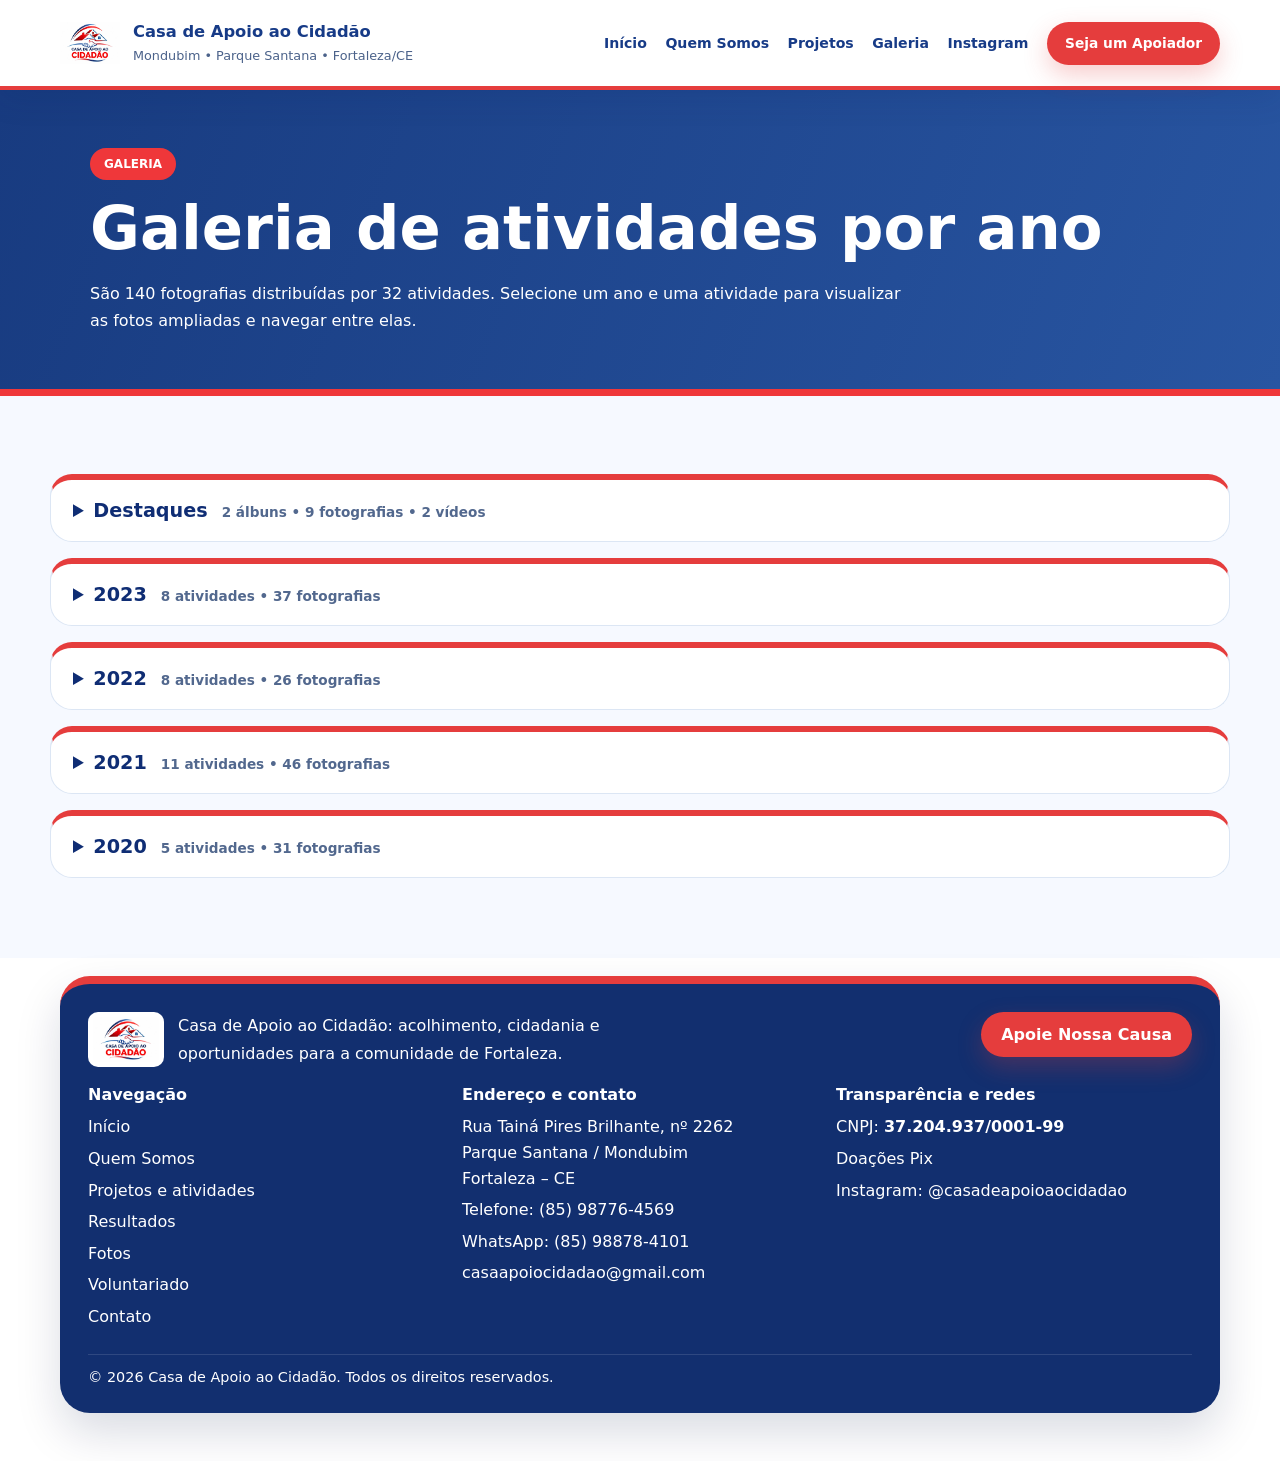
==== album.html @ 6a4bd5c9 "Fix testimonial order and mobile video access in gallery" ====
<!DOCTYPE html>

<html lang="pt-BR"><head><meta charset="utf-8"/><meta http-equiv="Content-Security-Policy" content="default-src 'none'; base-uri 'self'; object-src 'none'; frame-src https://drive.google.com; form-action 'none'; script-src 'self'; style-src 'self' 'unsafe-inline' https://fonts.googleapis.com; font-src 'self' https://fonts.gstatic.com; img-src 'self' data:; connect-src 'self'; media-src 'self'; manifest-src 'self'; upgrade-insecure-requests"><meta content="width=device-width,initial-scale=1.0" name="viewport"/><title>Galeria | Casa de Apoio ao Cidadão</title><link href="https://fonts.googleapis.com" rel="preconnect"/><link crossorigin="" href="https://fonts.gstatic.com" rel="preconnect"/><link href="https://fonts.googleapis.com/css2?family=Inter:wght@400;500;600;700;800&amp;display=swap" rel="stylesheet"/><link rel="stylesheet" href="assets/css/album.css"><link rel="stylesheet" href="assets/css/site-menu.css">
<style>
/* Prévia do acervo fotográfico organizado por ano e atividade. */
#acervo-historico{background:#f6f9ff}
#acervo-historico .hist-intro{margin:0 0 24px;max-width:78ch;color:#52688e;line-height:1.75}
#acervo-historico .hist-year{margin:16px 0;border:1px solid #dce6f7;border-radius:22px;background:#fff;overflow:hidden}
#acervo-historico .hist-year summary{cursor:pointer;padding:19px 22px;color:#0f2d74;font-weight:800;font-size:1.2rem;list-style-position:inside}
#acervo-historico .hist-year summary span{font-size:.85rem;color:#52688e;font-weight:600;margin-left:14px}
#acervo-historico .hist-cards{display:grid;grid-template-columns:repeat(auto-fit,minmax(210px,1fr));gap:14px;padding:0 18px 20px}
#acervo-historico .hist-card{display:flex;align-items:center;gap:13px;border:1px solid #e1e9f5;border-radius:16px;background:#fbfdff;padding:11px;min-height:110px}
#acervo-historico .hist-thumb{display:block;width:88px;height:88px;flex:0 0 88px;border-radius:12px;background-image:url("assets/img/acervo-atividades-2020-2023.webp");background-repeat:no-repeat;background-size:800% 400%;background-color:#e6edf9}
#acervo-historico .hist-card strong{display:block;font-size:.9rem;line-height:1.4;color:#0f2d74}
#acervo-historico .hist-card small{display:block;margin-top:7px;color:#52688e;font-size:.8rem}
#acervo-historico .hist-note{color:#52688e;font-size:.8rem;line-height:1.6;margin:22px 0 0}
@media(max-width:540px){#acervo-historico .hist-cards{grid-template-columns:1fr;padding:0 12px 15px}#acervo-historico .hist-year summary span{display:block;margin:4px 0 0}}

/* Galeria histórica com miniaturas fotográficas legíveis e links clicáveis. */
#acervo-historico{background:#f6f9ff}
#acervo-historico h2{color:#0f2d74;font-size:clamp(1.8rem,4vw,2.8rem);margin:14px 0}
#acervo-historico .hist-intro{max-width:80ch;color:#52688e;line-height:1.8;margin:0 0 24px}
#acervo-historico .hist-year{margin:16px 0;border:1px solid #dce6f7;border-radius:22px;background:#fff;overflow:hidden}
#acervo-historico .hist-year summary{cursor:pointer;padding:19px 22px;color:#0f2d74;font-weight:800;font-size:1.2rem}
#acervo-historico .hist-year summary span{color:#52688e;font-size:.85rem;font-weight:600;margin-left:14px}
#acervo-historico .hist-cards{display:grid;grid-template-columns:repeat(auto-fit,minmax(280px,1fr));gap:16px;padding:0 18px 20px}
#acervo-historico .hist-card{display:flex;align-items:center;min-width:0;gap:15px;border:1px solid #e1e9f5;border-radius:16px;background:#fbfdff;padding:10px;min-height:140px;text-decoration:none;transition:transform .2s ease,box-shadow .2s ease}
#acervo-historico .hist-card:hover{transform:translateY(-2px);box-shadow:0 12px 26px rgba(15,45,116,.12)}
#acervo-historico .hist-thumb{display:block;width:144px;height:118px;flex:0 0 144px;border-radius:12px;object-fit:cover;object-position:center;background:#e6edf9}
#acervo-historico .hist-card-copy{min-width:0;overflow-wrap:anywhere}
#acervo-historico .hist-card strong{display:block;font-size:.93rem;line-height:1.4;color:#0f2d74}
#acervo-historico .hist-card small{display:block;margin-top:8px;color:#4f668f;font-size:.82rem;line-height:1.4}
#acervo-historico .hist-actions{padding:0 18px 20px}
#acervo-historico .hist-actions a{font-size:.88rem;padding:11px 18px}
@media(max-width:760px){#acervo-historico .hist-cards{grid-template-columns:1fr;padding:0 12px 15px}#acervo-historico .hist-year summary span{display:block;margin:4px 0 0}}
@media(max-width:390px){#acervo-historico .hist-thumb{width:108px;height:100px;flex-basis:108px}}
@media(prefers-reduced-motion:reduce){#acervo-historico .hist-card{transition:none}}

#acervo-historico .hist-video-thumb{display:flex;align-items:center;justify-content:center;background:linear-gradient(135deg,#0f2d74,#2855a1);color:#fff;font-size:1.6rem}

#acervo-historico .testimonial-gallery{width:100%;margin-top:10px}
#acervo-historico .testimonial-gallery-grid{grid-template-columns:repeat(2,minmax(0,1fr))}
#acervo-historico .testimonial-gallery-card{min-width:0;overflow:hidden;border:2px solid #2855a1;border-bottom:4px solid #ef373a;border-radius:14px;background:#fff}
#acervo-historico .testimonial-gallery-video{aspect-ratio:16/9;background:#0b1734}
#acervo-historico .testimonial-gallery-video iframe{display:block;width:100%;height:100%;border:0}
#acervo-historico .testimonial-gallery-card p{margin:0;padding:12px 14px 6px;color:#0f2d74;font-weight:800}
#acervo-historico .testimonial-gallery-watch{display:flex;min-height:48px;align-items:center;justify-content:center;margin:0 12px 12px;padding:10px 12px;border-radius:10px;background:#0f2d74;color:#fff;font-weight:800;text-align:center;touch-action:manipulation}
@media(max-width:760px){#acervo-historico .testimonial-gallery-grid{grid-template-columns:1fr}}
</style><link rel="stylesheet" href="assets/css/layout-unificado.css"><link rel="stylesheet" href="assets/css/rodape-padrao.css">
<style>
/* Galeria: banner no mesmo padrão visual da página Quem Somos. */
.galeria-hero{background:linear-gradient(110deg,#183b80,#2855a1);color:#fff;border-bottom:7px solid #ef373a;padding:58px 0 54px}
.galeria-hero .container{max-width:1100px;margin:auto}
.galeria-eyebrow{display:inline-block;background:#ef373a;color:#fff;border-radius:40px;padding:9px 14px;font-size:12px;font-weight:800;line-height:1.2}
.galeria-hero h1{color:#fff;font-size:clamp(2.5rem,5vw,3.8rem);line-height:1.15;margin:14px 0 16px;font-weight:800}
.galeria-hero p{color:#fff;font-weight:500;font-size:1rem;line-height:1.7;margin:0;max-width:820px}
#acervo-historico{padding-top:62px;padding-bottom:64px}
#acervo-historico .hist-year{border-top:4px solid #ef373a}
#acervo-historico .hist-year>summary{display:list-item}
#acervo-historico .hist-cards{grid-template-columns:repeat(auto-fit,minmax(280px,1fr));align-items:start}
#acervo-historico .hist-activity{border:1px solid #d9e5f5;border-radius:15px;background:#fbfdff;overflow:hidden;min-width:0}
#acervo-historico .hist-activity>summary{display:flex;align-items:center;justify-content:space-between;gap:12px;padding:18px 15px;cursor:pointer;color:#113678;font-weight:750;line-height:1.4;min-height:74px;list-style:none}
#acervo-historico .hist-activity>summary::-webkit-details-marker{display:none}
#acervo-historico .hist-activity>summary:before{content:'▸';color:#ef373a;font-size:1.1rem;flex-shrink:0}
#acervo-historico .hist-activity[open]>summary:before{content:'▾'}
#acervo-historico .hist-activity>summary .hist-thumb{width:120px;height:100px;flex:0 0 120px;border:2px solid #2855a1;border-bottom:3px solid #ef373a;border-radius:12px;object-fit:cover;box-sizing:border-box}
#acervo-historico .hist-activity-name{flex:1;font-size:.94rem}
#acervo-historico .hist-activity-count{font-size:.78rem;color:#566c91;white-space:nowrap}
#acervo-historico .hist-activity-content{border-top:1px solid #e2eaf6;padding:12px}
#acervo-historico .hist-activity-content .hist-card{min-height:unset;padding:0;border:0;background:transparent;box-shadow:none}
#acervo-historico .hist-activity-content .hist-card:hover{transform:none;box-shadow:none}
#acervo-historico .hist-activity-content .hist-thumb{width:120px;height:100px;flex-basis:120px}
#acervo-historico .hist-open-link{display:inline-block;color:#0f377c;font-size:.86rem;font-weight:800;margin:12px 0 3px;text-decoration:underline}
#acervo-historico .hist-activity:focus-within{outline:2px solid #2c5aa7;outline-offset:2px}
@media(max-width:760px){.galeria-hero{padding:48px 0}.galeria-hero h1{font-size:clamp(2.15rem,8vw,3rem)}#acervo-historico{padding-top:36px}#acervo-historico .hist-cards{grid-template-columns:1fr}}
@media(max-width:430px){#acervo-historico .hist-activity>summary{flex-wrap:wrap}#acervo-historico .hist-activity-count{white-space:normal}}
</style>
<style>#acervo-historico .hist-activity[open]{grid-column:1/-1}#acervo-historico .hist-activity>summary .hist-thumb{width:120px;height:100px;flex:0 0 120px;border:2px solid #2855a1;border-bottom:3px solid #ef373a;box-sizing:border-box;border-radius:12px}#acervo-historico .hist-activity-content .hist-inline-gallery{margin-top:0}@media(max-width:430px){#acervo-historico .hist-activity>summary .hist-thumb{width:85px;height:75px;flex-basis:85px}}</style></head>
<body>
<header class="header site-header"><div class="container header-inner site-header-inner"><a class="brand site-brand" href="index.html"><img alt="Logo Casa de Apoio ao Cidadão" src="[data-uri]"/><div><div class="brand-title">Casa de Apoio ao Cidadão</div><div class="brand-sub">Mondubim • Parque Santana • Fortaleza/CE</div></div></a><button aria-controls="main-navigation" aria-expanded="false" aria-label="Abrir menu" class="nav-toggle site-menu-toggle" type="button">☰</button><nav class="nav site-nav" id="main-navigation" aria-label="Navegação principal"><a href="index.html">Início</a><a href="quem-somos.html">Quem Somos</a><a href="atividades.html">Projetos</a><a href="album.html" aria-current="page">Galeria</a><a href="https://www.instagram.com/casadeapoioaocidadao" target="_blank" rel="noopener noreferrer" aria-label="Instagram da Casa de Apoio ao Cidadão (abre em nova aba)">Instagram</a><a href="apoiador.html" class="btn btn-primary site-cta">Seja um Apoiador</a></nav></div></header>
<main><section class="galeria-hero" aria-labelledby="galeria-titulo"><div class="container"><span class="galeria-eyebrow">GALERIA</span><h1 id="galeria-titulo">Galeria de atividades por ano</h1><p>São 140 fotografias distribuídas por 32 atividades. Selecione um ano e uma atividade para visualizar as fotos ampliadas e navegar entre elas.</p></div></section><section class="section" id="acervo-historico"><div class="container"><details class="hist-year"><summary>Destaques<span>2 álbuns • 9 fotografias • 2 vídeos</span></summary><div class="hist-cards"><details class="hist-activity"><summary data-album-url="galeria-memoria.html"><span class="hist-thumb" aria-hidden="true" style="background-image:url(assets/img/galeria-capas.webp);background-size:800% 500%;background-position:0.0000% 0.0000%"></span><span class="hist-activity-name">Memória institucional</span><span class="hist-activity-count">9 fotos</span></summary><div class="hist-activity-content"></div></details><details class="hist-activity" id="depoimentos"><summary data-video-ids="1eaXRhDLrkaYqXC_0hhoulM5i-H6xSMMT,1JOf11IHSbD6ovZ0UluAcmde2N9tDbv4C" data-video-names="[&quot;Aparecida Lins, mãe do Raul&quot;,&quot;Jéssica, mãe da Talha&quot;]"><span class="hist-thumb hist-video-thumb" aria-hidden="true">▶</span><span class="hist-activity-name">Depoimentos e Impactos na Comunidade</span><span class="hist-activity-count">2 vídeos</span></summary><div class="hist-activity-content"><div class="hist-inline-gallery testimonial-gallery"><p class="hist-inline-title">Depoimentos e Impactos na Comunidade • 2 vídeos</p><div class="hist-photo-grid testimonial-gallery-grid"><article class="testimonial-gallery-card"><div class="testimonial-gallery-video"><iframe src="https://drive.google.com/file/d/1eaXRhDLrkaYqXC_0hhoulM5i-H6xSMMT/preview" title="Depoimento de Aparecida Lins, mãe do Raul" loading="lazy" allow="autoplay; encrypted-media; picture-in-picture; fullscreen" allowfullscreen referrerpolicy="strict-origin-when-cross-origin"></iframe></div><p>Aparecida Lins — mãe do Raul</p><a class="testimonial-gallery-watch" href="https://drive.google.com/file/d/1eaXRhDLrkaYqXC_0hhoulM5i-H6xSMMT/view?usp=sharing" target="_blank" rel="noopener noreferrer">▶&nbsp; Assistir ao vídeo</a></article><article class="testimonial-gallery-card"><div class="testimonial-gallery-video"><iframe src="https://drive.google.com/file/d/1JOf11IHSbD6ovZ0UluAcmde2N9tDbv4C/preview" title="Depoimento de Jéssica, mãe da Talha" loading="lazy" allow="autoplay; encrypted-media; picture-in-picture; fullscreen" allowfullscreen referrerpolicy="strict-origin-when-cross-origin"></iframe></div><p>Jéssica — mãe da Talha</p><a class="testimonial-gallery-watch" href="https://drive.google.com/file/d/1JOf11IHSbD6ovZ0UluAcmde2N9tDbv4C/view?usp=sharing" target="_blank" rel="noopener noreferrer">▶&nbsp; Assistir ao vídeo</a></article></div></div></div></details></div></details><details class="hist-year"><summary>2023<span>8 atividades • 37 fotografias</span></summary><div class="hist-cards"><details class="hist-activity"><summary data-album-url="galeria-2023.html?atividade=Capacita%C3%A7%C3%B5es%20em%202023"><span class="hist-thumb" aria-hidden="true" style="background-image:url(assets/img/galeria-capas.webp);background-size:800% 500%;background-position:14.2857% 0.0000%"></span><span class="hist-activity-name">Capacitações em 2023</span><span class="hist-activity-count">4 fotos</span></summary><div class="hist-activity-content"></div></details><details class="hist-activity"><summary data-album-url="galeria-2023.html?atividade=Capoeira"><span class="hist-thumb" aria-hidden="true" style="background-image:url(assets/img/galeria-capas.webp);background-size:800% 500%;background-position:28.5714% 0.0000%"></span><span class="hist-activity-name">Capoeira</span><span class="hist-activity-count">10 fotos</span></summary><div class="hist-activity-content"></div></details><details class="hist-activity"><summary data-album-url="galeria-2023.html?atividade=Desfile%20Civico%20em%20Parceria%20com%20a%20Prefeitura%20de%20Capistrano%20em%202023"><span class="hist-thumb" aria-hidden="true" style="background-image:url(assets/img/galeria-capas.webp);background-size:800% 500%;background-position:42.8571% 0.0000%"></span><span class="hist-activity-name">Desfile Civico em Parceria com a Prefeitura de Capistrano em 2023</span><span class="hist-activity-count">7 fotos</span></summary><div class="hist-activity-content"></div></details><details class="hist-activity"><summary data-album-url="galeria-2023.html?atividade=Evento%20dia%20das%20M%C3%A3es"><span class="hist-thumb" aria-hidden="true" style="background-image:url(assets/img/galeria-capas.webp);background-size:800% 500%;background-position:57.1429% 0.0000%"></span><span class="hist-activity-name">Evento dia das Mães</span><span class="hist-activity-count">2 fotos</span></summary><div class="hist-activity-content"></div></details><details class="hist-activity"><summary data-album-url="galeria-2023.html?atividade=Festa%20Junina"><span class="hist-thumb" aria-hidden="true" style="background-image:url(assets/img/galeria-capas.webp);background-size:800% 500%;background-position:71.4286% 0.0000%"></span><span class="hist-activity-name">Festa Junina</span><span class="hist-activity-count">4 fotos</span></summary><div class="hist-activity-content"></div></details><details class="hist-activity"><summary data-album-url="galeria-2023.html?atividade=Palestra%20dia%20da%20Mulher"><span class="hist-thumb" aria-hidden="true" style="background-image:url(assets/img/galeria-capas.webp);background-size:800% 500%;background-position:85.7143% 0.0000%"></span><span class="hist-activity-name">Palestra dia da Mulher</span><span class="hist-activity-count">4 fotos</span></summary><div class="hist-activity-content"></div></details><details class="hist-activity"><summary data-album-url="galeria-2023.html?atividade=Projeto%20em%20Parceria%20com%20a%20Gerando%20Falc%C3%B5es%20%28%20Eu%20Lidero%20%29"><span class="hist-thumb" aria-hidden="true" style="background-image:url(assets/img/galeria-capas.webp);background-size:800% 500%;background-position:100.0000% 0.0000%"></span><span class="hist-activity-name">Projeto em Parceria com a Gerando Falcões ( Eu Lidero )</span><span class="hist-activity-count">4 fotos</span></summary><div class="hist-activity-content"></div></details><details class="hist-activity"><summary data-album-url="galeria-2023.html?atividade=Sa%C3%BAde%2C%20Bombeiro%20e%20Sociedade"><span class="hist-thumb" aria-hidden="true" style="background-image:url(assets/img/galeria-capas.webp);background-size:800% 500%;background-position:0.0000% 25.0000%"></span><span class="hist-activity-name">Saúde, Bombeiro e Sociedade</span><span class="hist-activity-count">2 fotos</span></summary><div class="hist-activity-content"></div></details></div></details><details class="hist-year"><summary>2022<span>8 atividades • 26 fotografias</span></summary><div class="hist-cards"><details class="hist-activity"><summary data-album-url="galeria-2022.html?atividade=Artesanato%20em%202022"><span class="hist-thumb" aria-hidden="true" style="background-image:url(assets/img/galeria-capas.webp);background-size:800% 500%;background-position:14.2857% 25.0000%"></span><span class="hist-activity-name">Artesanato em 2022</span><span class="hist-activity-count">3 fotos</span></summary><div class="hist-activity-content"></div></details><details class="hist-activity"><summary data-album-url="galeria-2022.html?atividade=Capacita%C3%A7%C3%A3o%20em%202022"><span class="hist-thumb" aria-hidden="true" style="background-image:url(assets/img/galeria-capas.webp);background-size:800% 500%;background-position:28.5714% 25.0000%"></span><span class="hist-activity-name">Capacitação em 2022</span><span class="hist-activity-count">6 fotos</span></summary><div class="hist-activity-content"></div></details><details class="hist-activity"><summary data-album-url="galeria-2022.html?atividade=Capoeira%202022"><span class="hist-thumb" aria-hidden="true" style="background-image:url(assets/img/galeria-capas.webp);background-size:800% 500%;background-position:42.8571% 25.0000%"></span><span class="hist-activity-name">Capoeira 2022</span><span class="hist-activity-count">2 fotos</span></summary><div class="hist-activity-content"></div></details><details class="hist-activity"><summary data-album-url="galeria-2022.html?atividade=Doa%C3%A7%C3%B5es%20do%20Mais%20Nutri%C3%A7%C3%A3o%20em%202022"><span class="hist-thumb" aria-hidden="true" style="background-image:url(assets/img/galeria-capas.webp);background-size:800% 500%;background-position:57.1429% 25.0000%"></span><span class="hist-activity-name">Doações do Mais Nutrição em 2022</span><span class="hist-activity-count">1 foto</span></summary><div class="hist-activity-content"></div></details><details class="hist-activity"><summary data-album-url="galeria-2022.html?atividade=Evento%20dia%20das%20M%C3%A3es%20em%202022"><span class="hist-thumb" aria-hidden="true" style="background-image:url(assets/img/galeria-capas.webp);background-size:800% 500%;background-position:71.4286% 25.0000%"></span><span class="hist-activity-name">Evento dia das Mães em 2022</span><span class="hist-activity-count">1 foto</span></summary><div class="hist-activity-content"></div></details><details class="hist-activity"><summary data-album-url="galeria-2022.html?atividade=Karat%C3%AA%202022"><span class="hist-thumb" aria-hidden="true" style="background-image:url(assets/img/galeria-capas.webp);background-size:800% 500%;background-position:85.7143% 25.0000%"></span><span class="hist-activity-name">Karatê 2022</span><span class="hist-activity-count">2 fotos</span></summary><div class="hist-activity-content"></div></details><details class="hist-activity"><summary data-album-url="galeria-2022.html?atividade=Passeio%20a%20Praia%20com%20Educador%20Fisico"><span class="hist-thumb" aria-hidden="true" style="background-image:url(assets/img/galeria-capas.webp);background-size:800% 500%;background-position:100.0000% 25.0000%"></span><span class="hist-activity-name">Passeio a Praia com Educador Fisico</span><span class="hist-activity-count">3 fotos</span></summary><div class="hist-activity-content"></div></details><details class="hist-activity"><summary data-album-url="galeria-2022.html?atividade=Passeio%20do%20Esporte%20e%20Supera%C3%A7%C3%A3o%20ao%20Parque%20don%20Aluisio"><span class="hist-thumb" aria-hidden="true" style="background-image:url(assets/img/galeria-capas.webp);background-size:800% 500%;background-position:0.0000% 50.0000%"></span><span class="hist-activity-name">Passeio do Esporte e Superação ao Parque don Aluisio</span><span class="hist-activity-count">8 fotos</span></summary><div class="hist-activity-content"></div></details></div></details><details class="hist-year"><summary>2021<span>11 atividades • 46 fotografias</span></summary><div class="hist-cards"><details class="hist-activity"><summary data-album-url="galeria-2021.html?atividade=Caminh%C3%A3o%20do%20Cidad%C3%A3o%20em%202021"><span class="hist-thumb" aria-hidden="true" style="background-image:url(assets/img/galeria-capas.webp);background-size:800% 500%;background-position:14.2857% 50.0000%"></span><span class="hist-activity-name">Caminhão do Cidadão em 2021</span><span class="hist-activity-count">1 foto</span></summary><div class="hist-activity-content"></div></details><details class="hist-activity"><summary data-album-url="galeria-2021.html?atividade=Doa%C3%A7%C3%A3o%20de%20Cart%C3%A3o%20para%20compra%20de%20Alimentos%202021%20pandemia"><span class="hist-thumb" aria-hidden="true" style="background-image:url(assets/img/galeria-capas.webp);background-size:800% 500%;background-position:28.5714% 50.0000%"></span><span class="hist-activity-name">Doação de Cartão para compra de Alimentos 2021 pandemia</span><span class="hist-activity-count">4 fotos</span></summary><div class="hist-activity-content"></div></details><details class="hist-activity"><summary data-album-url="galeria-2021.html?atividade=Doa%C3%A7%C3%A3o%20de%20Mudas%20em%202021"><span class="hist-thumb" aria-hidden="true" style="background-image:url(assets/img/galeria-capas.webp);background-size:800% 500%;background-position:42.8571% 50.0000%"></span><span class="hist-activity-name">Doação de Mudas em 2021</span><span class="hist-activity-count">5 fotos</span></summary><div class="hist-activity-content"></div></details><details class="hist-activity"><summary data-album-url="galeria-2021.html?atividade=Doa%C3%A7%C3%B5es%20adversas%20em%202021"><span class="hist-thumb" aria-hidden="true" style="background-image:url(assets/img/galeria-capas.webp);background-size:800% 500%;background-position:57.1429% 50.0000%"></span><span class="hist-activity-name">Doações adversas em 2021</span><span class="hist-activity-count">3 fotos</span></summary><div class="hist-activity-content"></div></details><details class="hist-activity"><summary data-album-url="galeria-2021.html?atividade=Doa%C3%A7%C3%B5es%20de%20Alimentos%20em%202021"><span class="hist-thumb" aria-hidden="true" style="background-image:url(assets/img/galeria-capas.webp);background-size:800% 500%;background-position:71.4286% 50.0000%"></span><span class="hist-activity-name">Doações de Alimentos em 2021</span><span class="hist-activity-count">5 fotos</span></summary><div class="hist-activity-content"></div></details><details class="hist-activity"><summary data-album-url="galeria-2021.html?atividade=Entrega%20do%20Mais%20Nutri%C3%A7%C3%A3o%20em%202021"><span class="hist-thumb" aria-hidden="true" style="background-image:url(assets/img/galeria-capas.webp);background-size:800% 500%;background-position:85.7143% 50.0000%"></span><span class="hist-activity-name">Entrega do Mais Nutrição em 2021</span><span class="hist-activity-count">1 foto</span></summary><div class="hist-activity-content"></div></details><details class="hist-activity"><summary data-album-url="galeria-2021.html?atividade=Exame%20Oftamologico%20em%202021"><span class="hist-thumb" aria-hidden="true" style="background-image:url(assets/img/galeria-capas.webp);background-size:800% 500%;background-position:100.0000% 50.0000%"></span><span class="hist-activity-name">Exame Oftamologico em 2021</span><span class="hist-activity-count">5 fotos</span></summary><div class="hist-activity-content"></div></details><details class="hist-activity"><summary data-album-url="galeria-2021.html?atividade=Festa%20do%20dia%20das%20Crian%C3%A7as%202021%20Rio%20Negro%20que%20ajudamos"><span class="hist-thumb" aria-hidden="true" style="background-image:url(assets/img/galeria-capas.webp);background-size:800% 500%;background-position:0.0000% 75.0000%"></span><span class="hist-activity-name">Festa do dia das Crianças 2021 Rio Negro que ajudamos</span><span class="hist-activity-count">3 fotos</span></summary><div class="hist-activity-content"></div></details><details class="hist-activity"><summary data-album-url="galeria-2021.html?atividade=Festa%20do%20dia%20das%20Crian%C3%A7as%20em%202021"><span class="hist-thumb" aria-hidden="true" style="background-image:url(assets/img/galeria-capas.webp);background-size:800% 500%;background-position:14.2857% 75.0000%"></span><span class="hist-activity-name">Festa do dia das Crianças em 2021</span><span class="hist-activity-count">8 fotos</span></summary><div class="hist-activity-content"></div></details><details class="hist-activity"><summary data-album-url="galeria-2021.html?atividade=Jiu-Jistsu%20em%202021%20Esporte%20e%20Supera%C3%A7%C3%A3o"><span class="hist-thumb" aria-hidden="true" style="background-image:url(assets/img/galeria-capas.webp);background-size:800% 500%;background-position:28.5714% 75.0000%"></span><span class="hist-activity-name">Jiu-Jistsu em 2021 Esporte e Superação</span><span class="hist-activity-count">7 fotos</span></summary><div class="hist-activity-content"></div></details><details class="hist-activity"><summary data-album-url="galeria-2021.html?atividade=Karat%C3%AA%20em%202021"><span class="hist-thumb" aria-hidden="true" style="background-image:url(assets/img/galeria-capas.webp);background-size:800% 500%;background-position:42.8571% 75.0000%"></span><span class="hist-activity-name">Karatê em 2021</span><span class="hist-activity-count">4 fotos</span></summary><div class="hist-activity-content"></div></details></div></details><details class="hist-year"><summary>2020<span>5 atividades • 31 fotografias</span></summary><div class="hist-cards"><details class="hist-activity"><summary data-album-url="galeria-2020.html?atividade=Caminh%C3%A3o%20do%20Cidad%C3%A3o%20em%202020"><span class="hist-thumb" aria-hidden="true" style="background-image:url(assets/img/galeria-capas.webp);background-size:800% 500%;background-position:57.1429% 75.0000%"></span><span class="hist-activity-name">Caminhão do Cidadão em 2020</span><span class="hist-activity-count">1 foto</span></summary><div class="hist-activity-content"></div></details><details class="hist-activity"><summary data-album-url="galeria-2020.html?atividade=Doa%C3%A7%C3%A3o%20de%20Chip%20Alo%20Social"><span class="hist-thumb" aria-hidden="true" style="background-image:url(assets/img/galeria-capas.webp);background-size:800% 500%;background-position:71.4286% 75.0000%"></span><span class="hist-activity-name">Doação de Chip Alo Social</span><span class="hist-activity-count">4 fotos</span></summary><div class="hist-activity-content"></div></details><details class="hist-activity"><summary data-album-url="galeria-2020.html?atividade=Doa%C3%A7%C3%B5es%20na%20Pandemia"><span class="hist-thumb" aria-hidden="true" style="background-image:url(assets/img/galeria-capas.webp);background-size:800% 500%;background-position:85.7143% 75.0000%"></span><span class="hist-activity-name">Doações na Pandemia</span><span class="hist-activity-count">14 fotos</span></summary><div class="hist-activity-content"></div></details><details class="hist-activity"><summary data-album-url="galeria-2020.html?atividade=Entrega%20de%20Marmita%20na%20Pandemia"><span class="hist-thumb" aria-hidden="true" style="background-image:url(assets/img/galeria-capas.webp);background-size:800% 500%;background-position:100.0000% 75.0000%"></span><span class="hist-activity-name">Entrega de Marmita na Pandemia</span><span class="hist-activity-count">3 fotos</span></summary><div class="hist-activity-content"></div></details><details class="hist-activity"><summary data-album-url="galeria-2020.html?atividade=Karat%C3%AA"><span class="hist-thumb" aria-hidden="true" style="background-image:url(assets/img/galeria-capas.webp);background-size:800% 500%;background-position:0.0000% 100.0000%"></span><span class="hist-activity-name">Karatê</span><span class="hist-activity-count">9 fotos</span></summary><div class="hist-activity-content"></div></details></div></details></div></section></main><footer class="footer"><div class="container footer-card reveal"><div class="footer-top"><div class="footer-brand"><img alt="Logo Casa de Apoio" src="[data-uri]"/><p>Casa de Apoio ao Cidadão: acolhimento, cidadania e oportunidades para a comunidade de Fortaleza.</p></div><a class="btn btn-primary" href="apoiador.html">Apoie Nossa Causa</a></div><div class="footer-links"><div><h4>Navegação</h4><a href="index.html">Início</a><a href="quem-somos.html">Quem Somos</a><a href="atividades.html">Projetos e atividades</a><a href="resultados.html">Resultados</a><a href="album.html">Fotos</a><a href="voluntariado.html">Voluntariado</a><a href="contato.html">Contato</a></div><div><h4>Endereço e contato</h4><p>Rua Tainá Pires Brilhante, nº 2262<br>Parque Santana / Mondubim<br>Fortaleza – CE</p><a href="tel:+5585987764569">Telefone: (85) 98776-4569</a><a href="https://wa.me/5585988784101" target="_blank" rel="noopener noreferrer">WhatsApp: (85) 98878-4101</a><a href="mailto:casaapoiocidadao@gmail.com">casaapoiocidadao@gmail.com</a></div><div><h4>Transparência e redes</h4><p>CNPJ: <strong>37.204.937/0001-99</strong></p><a href="apoiador.html">Doações Pix</a><a href="https://www.instagram.com/casadeapoioaocidadao" target="_blank" rel="noopener noreferrer">Instagram: @casadeapoioaocidadao</a></div></div><div class="foot-note">© 2026 Casa de Apoio ao Cidadão. Todos os direitos reservados.</div></div></footer>
<div class="lightbox" id="lightbox"><button class="lightbox-close" id="lightboxClose">Fechar ✕</button><div class="lightbox-inner"><img alt="Imagem ampliada" id="lightboxImage" src=""/><div class="lightbox-caption" id="lightboxCaption"></div></div></div>




<script defer src="assets/js/galeria-catalogo.js?v=20261107-2"></script>
<script defer src="assets/js/site-menu.js"></script></body></html>
---- assets/css/album.css ----
:root{--blue:#0f2d74;--blue2:#193f9c;--red:#e6483c;--red2:#ff6657;--muted:#58709b;--shadow:0 24px 60px rgba(6,22,64,.24)}
*{box-sizing:border-box}html{scroll-behavior:smooth}body{margin:0;font-family:Inter,system-ui,sans-serif;background:linear-gradient(180deg,#0f2d74 0%,#143684 26%,#eff4ff 26%,#f6f9ff 100%);color:#19305a}a{text-decoration:none;color:inherit}img{max-width:100%;display:block}.container{width:min(1180px,calc(100% - 32px));margin:0 auto}.header{position:sticky;top:0;z-index:30;background:rgba(9,24,62,.78);backdrop-filter:blur(14px);border-bottom:1px solid rgba(255,255,255,.08)}.header-inner{display:flex;justify-content:space-between;align-items:center;gap:20px;padding:12px 0}.brand{display:flex;align-items:center;gap:14px}.brand img{width:70px;height:50px;object-fit:contain;background:#fff;border-radius:10px;padding:4px}.brand-title{font-size:1.02rem;font-weight:800;color:#fff}.brand-sub{font-size:.82rem;color:rgba(255,255,255,.75)}.nav{display:flex;gap:18px;align-items:center;flex-wrap:wrap}.nav a{font-weight:700;color:#fff;opacity:.95}.btn{display:inline-flex;align-items:center;justify-content:center;padding:14px 22px;border-radius:999px;font-weight:800;transition:.25s ease;cursor:pointer}.btn-primary{background:linear-gradient(90deg,var(--red),var(--red2));color:#fff;box-shadow:0 18px 38px rgba(230,72,60,.28)}.btn-secondary{background:#fff;color:var(--blue)}.btn:hover{transform:translateY(-2px)}.section{padding:72px 0}.eyebrow{display:inline-block;padding:10px 14px;border-radius:999px;background:rgba(255,255,255,.14);color:#fff;font-weight:800;font-size:.78rem;letter-spacing:.04em}.light-eyebrow{display:inline-block;padding:10px 14px;border-radius:999px;background:#e6efff;color:var(--blue);font-weight:800;font-size:.78rem;letter-spacing:.04em}.section-head{display:flex;justify-content:space-between;gap:24px;align-items:end;margin-bottom:26px}.section-head h2{margin:12px 0 0;font-size:clamp(1.9rem,4vw,3rem);color:var(--blue)}.section-head p{margin:0;max-width:56ch;line-height:1.8;color:var(--muted)}.reveal{opacity:0;transform:translateY(24px);transition:opacity .75s ease, transform .75s ease}.reveal.show{opacity:1;transform:none}
.hero{padding:36px 0 80px;color:#fff}.hero-grid{display:grid;grid-template-columns:1.02fr .98fr;gap:30px;align-items:center}.hero-copy h1{margin:16px 0 16px;font-size:clamp(2.5rem,5vw,4.8rem);line-height:.94}.hero-copy p{font-size:1.07rem;line-height:1.85;color:rgba(255,255,255,.84);max-width:58ch}.hero-actions{display:flex;flex-wrap:wrap;gap:14px;margin-top:26px}.hero-metrics{display:grid;grid-template-columns:repeat(3,1fr);gap:12px;margin-top:24px}.metric{background:rgba(255,255,255,.12);border:1px solid rgba(255,255,255,.15);backdrop-filter:blur(10px);border-radius:20px;padding:16px}.metric strong{display:block;font-size:1.35rem}.metric span{display:block;font-size:.86rem;color:rgba(255,255,255,.82);line-height:1.5}.hero-visual{background:rgba(255,255,255,.12);border:1px solid rgba(255,255,255,.16);border-radius:34px;padding:14px;box-shadow:var(--shadow)}.hero-visual img{width:100%;height:560px;object-fit:cover;border-radius:22px}.panel{background:#fff;border-radius:30px;border:1px solid rgba(12,46,116,.08);box-shadow:0 22px 48px rgba(16,38,93,.08)}.about{margin-top:-24px}.about-grid{display:grid;grid-template-columns:.94fr 1.06fr;gap:24px;align-items:center}.about-media{padding:14px}.about-media img{width:100%;height:450px;object-fit:cover;border-radius:20px}.about-copy{padding:34px}.about-copy h2{color:var(--blue);margin:12px 0 0}.about-copy p{color:var(--muted);line-height:1.85}.chips{display:flex;flex-wrap:wrap;gap:10px;margin-top:22px}.chip{padding:10px 14px;border-radius:999px;background:#f2f6ff;color:var(--blue);font-weight:700}.cards3{display:grid;grid-template-columns:repeat(3,1fr);gap:18px}.area-card,.project-card{background:#fff;border-radius:24px;border:1px solid rgba(16,38,93,.08);box-shadow:0 16px 36px rgba(16,38,93,.07)}.area-card{padding:24px}.area-icon{width:54px;height:54px;border-radius:16px;display:grid;place-items:center;background:linear-gradient(135deg,#e6efff,#ffe5e2);font-size:1.3rem;margin-bottom:16px}.area-card h3{margin:0 0 10px;color:var(--blue)}.area-card p{margin:0;color:var(--muted);line-height:1.75}.impact-band{background:linear-gradient(135deg,#10265d,#1c46a6);color:#fff;border-radius:32px;padding:32px;box-shadow:var(--shadow)}.impact-grid{display:grid;grid-template-columns:1fr 1fr;gap:22px;align-items:center}.impact-grid p{color:rgba(255,255,255,.84);line-height:1.8}.impact-stats{display:grid;grid-template-columns:repeat(2,1fr);gap:14px}.impact-stat{background:rgba(255,255,255,.1);border:1px solid rgba(255,255,255,.16);border-radius:20px;padding:18px}.impact-stat strong{display:block;font-size:1.95rem}.impact-stat span{display:block;color:rgba(255,255,255,.82);line-height:1.6}.project-card{overflow:hidden}.project-card img{width:100%;height:230px;object-fit:cover}.project-body{padding:20px}.project-pill{display:inline-block;margin-bottom:10px;padding:8px 12px;border-radius:999px;background:#edf3ff;color:var(--blue);font-weight:800;font-size:.78rem}.project-body h3{margin:0 0 8px;color:var(--blue)}.project-body p{margin:0;color:var(--muted);line-height:1.75}.teaser-wrap{display:grid;grid-template-columns:1fr .92fr;gap:20px;align-items:center}.mosaic{display:grid;grid-template-columns:repeat(3,1fr);gap:12px}.mosaic figure{margin:0;border-radius:18px;overflow:hidden;position:relative;min-height:150px}.mosaic img{width:100%;height:100%;object-fit:cover}.mosaic figcaption{position:absolute;left:10px;bottom:10px;background:rgba(15,45,116,.76);color:#fff;padding:8px 10px;border-radius:999px;font-size:.78rem;font-weight:700}.teaser-copy{padding:28px}.teaser-copy h2{color:var(--blue);margin:14px 0 12px;font-size:clamp(1.8rem,4vw,2.8rem)}.teaser-copy p{color:var(--muted);line-height:1.85}.cta{display:flex;justify-content:space-between;gap:20px;align-items:center;padding:28px 30px}.cta h2{margin:0 0 8px;color:var(--blue)}.cta p{margin:0;color:var(--muted);line-height:1.8}.footer{padding:18px 0 48px}.footer-card{background:#0d2255;border-radius:30px;color:#fff;padding:28px;box-shadow:var(--shadow)}.footer-top{display:flex;justify-content:space-between;gap:20px;align-items:flex-start}.footer-brand{display:flex;gap:14px;align-items:center}.footer-brand img{width:76px;background:#fff;border-radius:10px;padding:5px}.footer-brand p{margin:0;color:rgba(255,255,255,.76);line-height:1.7;max-width:42ch}.footer-links{display:grid;grid-template-columns:repeat(3,1fr);gap:18px;margin-top:18px}.footer-links h4{margin:0 0 10px}.footer-links a,.footer-links p{display:block;color:rgba(255,255,255,.78);margin:6px 0;line-height:1.6}.foot-note{border-top:1px solid rgba(255,255,255,.12);margin-top:18px;padding-top:14px;color:rgba(255,255,255,.62);font-size:.9rem}.filters{display:flex;flex-wrap:wrap;gap:10px;margin-bottom:20px}.filter-btn{padding:10px 14px;border-radius:999px;border:1px solid rgba(16,38,93,.1);background:#fff;color:#31445e;font-weight:800;cursor:pointer}.filter-btn.active,.filter-btn:hover{background:var(--blue);color:#fff;border-color:var(--blue)}.gallery-grid{columns:3 280px;column-gap:18px}.gallery-item{break-inside:avoid;margin:0 0 18px;background:#fff;border:1px solid rgba(16,38,93,.08);border-radius:24px;overflow:hidden;box-shadow:0 16px 36px rgba(16,38,93,.06);cursor:pointer}.gallery-item img{width:100%;display:block}.gallery-caption{padding:14px 16px 16px}.gallery-caption strong{display:block;color:var(--blue);margin-bottom:6px}.gallery-caption span{color:var(--muted);font-size:.92rem}.lightbox{position:fixed;inset:0;background:rgba(7,14,31,.82);display:none;align-items:center;justify-content:center;padding:22px;z-index:100}.lightbox.open{display:flex}.lightbox-inner{max-width:min(1080px,100%);max-height:100%;display:grid;gap:14px}.lightbox img{max-width:100%;max-height:78vh;border-radius:20px}.lightbox-caption{color:#fff;text-align:center;line-height:1.6}.lightbox-close{position:absolute;top:18px;right:18px;background:rgba(255,255,255,.12);border:1px solid rgba(255,255,255,.18);color:#fff;border-radius:999px;padding:12px 16px;cursor:pointer}.count{font-variant-numeric:tabular-nums}@media (max-width:1024px){.hero-grid,.about-grid,.impact-grid,.teaser-wrap{grid-template-columns:1fr}.cards3,.impact-stats{grid-template-columns:repeat(2,1fr)}.hero-visual img{height:420px}.about-media img{height:360px}.footer-links{grid-template-columns:1fr 1fr}}@media (max-width:760px){body{background:linear-gradient(180deg,#0f2d74 0%,#143684 18%,#eff4ff 18%,#f6f9ff 100%)}.nav{gap:12px}.hero-metrics,.cards3,.impact-stats,.footer-links,.mosaic{grid-template-columns:1fr}.section{padding:56px 0}.section-head{display:block}.cta,.footer-top{flex-direction:column;align-items:flex-start}.gallery-grid{columns:1}.brand img{width:58px;height:42px}.hero-copy h1{font-size:2.4rem}.hero-visual img{height:300px}}

        .nav-toggle{display:none;background:rgba(255,255,255,.13);color:#fff;border:1px solid rgba(255,255,255,.22);padding:8px 13px;border-radius:12px;font-size:23px;cursor:pointer}
        .nav a{font-size:.89rem}
        .nav a.btn{font-size:.85rem;padding:11px 15px}
        .section .cards3 .area-card{transition:transform .2s ease,box-shadow .2s ease}
        .section .cards3 .area-card:hover{transform:translateY(-4px);box-shadow:0 24px 48px rgba(16,38,93,.13)}
        a:focus-visible,button:focus-visible{outline:3px solid #ee655f;outline-offset:4px}
        .card-link{display:inline-block;margin-top:18px;color:#1544a0;font-weight:800}
        .page-hero{background:linear-gradient(135deg,#0f2d74,#174199);color:#fff;padding:64px 0 58px}
        .page-hero h1{font-size:clamp(2.25rem,5vw,4rem);line-height:1.1;margin:14px 0 16px;max-width:16ch}
        .page-hero p{max-width:70ch;color:#dbe7ff;line-height:1.8;margin:0}
        .subnav{display:flex;gap:10px;flex-wrap:wrap;margin:25px 0 0}
        .subnav a{padding:10px 15px;border-radius:100px;background:rgba(255,255,255,.12);border:1px solid rgba(255,255,255,.2);color:#fff;font-weight:700;font-size:.9rem}
        .data-section{padding:52px 0;border-bottom:1px solid rgba(12,46,116,.1);scroll-margin-top:90px}
        .data-section h2{font-size:clamp(1.7rem,4vw,2.6rem);color:#0f2d74;margin:0 0 12px}
        .data-section>p,.data-section .section-intro{color:#58709b;line-height:1.8;margin:0 0 22px}
        .data-cards{display:grid;grid-template-columns:repeat(3,minmax(0,1fr));gap:16px}
        .data-card{background:#fff;border:1px solid rgba(16,38,93,.1);border-radius:22px;padding:20px;box-shadow:0 14px 32px rgba(16,38,93,.055)}
        .data-card h3{font-size:1.12rem;color:#0f2d74;margin:0 0 12px}
        .data-card p{margin:0 0 8px;color:#52688e;line-height:1.7}
        .data-card strong{color:#0f2d74}
        .data-card .tag{display:inline-block;background:#ebf1ff;border-radius:100px;padding:8px 11px;font-size:.78rem;color:#0f2d74;font-weight:800;margin-bottom:13px}
        .data-note{color:#52688e;background:#edf3ff;border-left:4px solid #cc312d;border-radius:8px;padding:18px 20px;margin:20px 0;line-height:1.8;font-size:.95rem}
        .detail-table{border-collapse:collapse;width:100%;font-size:.95rem;margin-top:18px}
        .detail-table th,.detail-table td{padding:13px 14px;text-align:left;border-bottom:1px solid #e0e7f3;vertical-align:top}
        .detail-table th{color:#0f2d74;background:#eaf1ff}
        .detail-table tr:nth-child(even) td{background:#f7f9fe}
        .table-wrap{background:#fff;border:1px solid rgba(16,38,93,.1);border-radius:19px;overflow-x:auto;box-shadow:0 14px 32px rgba(16,38,93,.05)}
        .action-list{display:grid;grid-template-columns:repeat(2,minmax(0,1fr));gap:14px}
        .action-row{background:#fff;border:1px solid rgba(16,38,93,.08);border-radius:16px;padding:16px 19px;display:flex;gap:13px;align-items:flex-start}
        .action-row strong{color:#cc312d;font-size:1.12rem;min-width:93px}
        .action-row span{color:#52688e;line-height:1.55}
        .short-impact{display:grid;grid-template-columns:1fr auto;gap:22px;align-items:center}
        .short-impact h2{margin:0 0 12px;color:#fff}
        .short-impact p{margin:0;color:#dce6ff;line-height:1.75}
        .intro-compact{max-width:680px}
        @media(max-width:1150px){.nav{gap:10px}}
        @media(max-width:960px){.nav-toggle{display:block}.header-inner{position:relative;align-items:center}.nav{display:none;position:absolute;top:100%;left:0;right:0;background:#0e296d;padding:22px;flex-direction:column;align-items:stretch;gap:16px;border-radius:0 0 18px 18px;box-shadow:0 20px 40px rgba(0,0,0,.2)}.nav.open{display:flex}.nav a{font-size:1rem}.nav a.btn{justify-content:center}}
        @media(max-width:760px){.data-cards,.action-list{grid-template-columns:1fr}.short-impact{grid-template-columns:1fr}.data-section{padding:40px 0}.detail-table{font-size:.82rem}}
        @media(prefers-reduced-motion:reduce){html{scroll-behavior:auto!important}*,*::before,*::after{animation-duration:0s!important;transition-duration:0s!important}}
        @media(max-width:920px){.header-inner{flex-wrap:wrap}.nav{flex-wrap:wrap;gap:12px}.nav .btn-primary{white-space:nowrap}}@media(prefers-reduced-motion:reduce){*,*::before,*::after{animation:none!important;transition:none!important;scroll-behavior:auto!important}}

/* Contraste e organização, mantendo o desenho original */
.hero h1,.hero-copy p,.hero .eyebrow,.page-hero h1,.page-hero p,.page-hero .eyebrow{color:#fff}
.impact-band h2,.impact-band p,.impact-band strong,.impact-band span,.impact-band .eyebrow{color:#fff}
.footer-card h4,.footer-card .footer-brand p,.footer-card .footer-links a,.footer-card .footer-links p,.footer-card .foot-note{color:#fff}
.page-content{background:#f6f9ff}
.impact-band h2{font-size:clamp(1.9rem,4vw,2.65rem);margin:12px 0;line-height:1.15}
.impact-band .impact-grid>div:first-child>a{margin-top:20px}
.pix-key{font-size:1.1rem;color:#0f2d74;font-weight:800;display:inline-block;overflow-wrap:anywhere;margin:8px 0}
.pix-feedback{margin:8px 0!important;min-height:1.3em}
.help-note{color:#58709b;line-height:1.7;margin:24px 0 0}
.copy-pix{border:0;font:inherit}
.volunteer-panel{max-width:920px;padding:30px}
.volunteer-panel h2{color:#0f2d74}
.volunteer-panel p{color:#52688e;line-height:1.7}
.volunteer-form{display:grid;gap:17px;margin-top:25px}
.form-grid{display:grid;grid-template-columns:1fr 1fr;gap:15px}
.volunteer-form label{display:grid;gap:8px;color:#0f2d74;font-weight:750}
.volunteer-form input:not([type=checkbox]),.volunteer-form select,.volunteer-form textarea{font:inherit;border:1px solid #c9d6ec;border-radius:11px;padding:12px;background:#fff;color:#19305a;max-width:100%}
.volunteer-form label.consent{display:flex;align-items:flex-start;gap:10px;font-size:.92rem;line-height:1.6}
.volunteer-form label.consent input{margin-top:5px}
.volunteer-form button{justify-self:start}
a:focus-visible,button:focus-visible,input:focus-visible,select:focus-visible,textarea:focus-visible{outline:3px solid #e6483c;outline-offset:3px}
@media(max-width:760px){.form-grid{grid-template-columns:1fr}.volunteer-panel{padding:20px}.impact-band{padding:23px}.footer-links{grid-template-columns:1fr}}


/* Galeria: miniaturas menores e uniformes, sem alterar a imagem original. */
.gallery-grid{
  columns:unset;
  display:grid;
  grid-template-columns:repeat(4,minmax(0,1fr));
  gap:16px;
  align-items:start;
}
.gallery-grid .gallery-item{
  width:100%;
  min-width:0;
  margin:0;
}
.gallery-grid .gallery-item img{
  display:block;
  width:100%;
  height:190px;
  aspect-ratio:4/3;
  object-fit:cover;
  object-position:center;
}
.gallery-grid .gallery-caption{
  min-height:78px;
}
.lightbox .lightbox-inner{
  max-width:min(1100px,100%);
  max-height:calc(100vh - 44px);
  justify-items:center;
}
.lightbox .lightbox-inner img{
  width:auto;
  height:auto;
  max-width:100%;
  max-height:calc(100vh - 120px);
  object-fit:contain;
}
@media(max-width:1050px){.gallery-grid{grid-template-columns:repeat(3,minmax(0,1fr));}}
@media(max-width:720px){.gallery-grid{grid-template-columns:repeat(2,minmax(0,1fr));gap:12px}.gallery-grid .gallery-item img{height:160px}.gallery-grid .gallery-caption{min-height:0;}}
@media(max-width:420px){.gallery-grid .gallery-item img{height:135px}.gallery-grid .gallery-caption{padding:10px 12px;}}

/* Site oficial: bordas da Demo 1 em todo o Álbum e Acervo Histórico. */
.gallery-grid .gallery-item{
  border:1px solid #DBE3F0!important;
  border-bottom:5px solid #E53D3D!important;
  border-radius:19px!important;
  overflow:hidden;
  background:#fff;
  box-shadow:0 12px 26px rgba(12,41,95,.09)!important;
}
#acervo-historico .hist-year{
  border:1px solid #DCE6F4!important;
  border-top:6px solid #E53D3D!important;
  border-radius:22px!important;
  overflow:hidden;
}
#acervo-historico .hist-card{
  border:1px solid #DBE3F0!important;
  border-bottom:4px solid #E53D3D!important;
  border-radius:16px!important;
  box-shadow:0 10px 25px rgba(12,41,95,.08)!important;
}
#acervo-historico .hist-card:hover{box-shadow:0 15px 30px rgba(12,41,95,.14)!important}
---- assets/css/site-menu.css ----
/* Menu institucional compartilhado por todas as páginas (2026-11-05). */
.site-header{position:sticky;top:0;z-index:50;background:#fff!important;color:#0f2d74!important;border-bottom:1px solid #e3e9f3;box-shadow:0 4px 18px rgba(15,45,116,.07);backdrop-filter:none}
.site-header .site-header-inner{display:flex;justify-content:space-between;align-items:center;gap:24px;min-height:92px;padding:10px 0;width:min(1180px,calc(100% - 32px));margin:0 auto;position:relative;flex-wrap:nowrap}
.site-header .site-brand{display:flex;align-items:center;gap:14px;min-width:0;flex:0 1 auto;text-decoration:none;color:#0f2d74}
.site-header .site-brand img{width:108px;height:76px;object-fit:contain;background:transparent;border-radius:0;padding:0;max-width:none;flex-shrink:0}
.site-header .site-brand .brand-title{color:#0f2d74;font-size:1.02rem;font-weight:800;line-height:1.35}
.site-header .site-brand .brand-sub{color:#52688e;font-size:.8rem;line-height:1.4}
.site-header .site-nav{display:flex;align-items:center;justify-content:flex-end;gap:clamp(9px,1.4vw,20px);flex-wrap:nowrap;flex:0 0 auto;padding:0;margin:0;position:static;background:transparent;border:0;box-shadow:none}
.site-header .site-nav a:not(.site-cta){color:#0f2d74!important;opacity:1;font-size:.88rem;font-weight:700;white-space:nowrap;text-decoration:none;padding:8px 0}
.site-header .site-nav a:not(.site-cta):hover,.site-header .site-nav a[aria-current="page"]:not(.site-cta){color:#c73230!important}
.site-header .site-nav .site-cta{display:inline-flex;align-items:center;justify-content:center;border:0;border-radius:999px;background:linear-gradient(90deg,#e6483c,#ff6657);color:#fff!important;font-size:.86rem;font-weight:800;white-space:nowrap;padding:12px 17px;text-decoration:none;box-shadow:0 12px 26px rgba(230,72,60,.18);transition:transform .2s ease}
.site-header .site-nav .site-cta:hover{transform:translateY(-2px)}
.site-header .site-nav .site-cta[aria-current="page"]{box-shadow:0 0 0 3px rgba(230,72,60,.18),0 12px 26px rgba(230,72,60,.18)}
.site-header .site-nav a:focus-visible,.site-header .site-menu-toggle:focus-visible{outline:3px solid #e6483c;outline-offset:4px}
.site-header .site-menu-toggle{display:none;align-items:center;justify-content:center;min-width:44px;min-height:44px;flex-shrink:0;border:1px solid #cbd8ee;border-radius:12px;background:#eef3fc;color:#0f2d74;font-size:23px;cursor:pointer}
@media(max-width:1060px){
 .site-header .site-menu-toggle{display:inline-flex}
 .site-header .site-nav{display:none!important;position:absolute;top:calc(100% + 1px);left:0;right:0;z-index:51;flex-direction:column;align-items:stretch;justify-content:flex-start;gap:4px;flex-wrap:nowrap;padding:16px;border-radius:0 0 18px 18px;background:#fff;border:1px solid #e3e9f3;box-shadow:0 18px 36px rgba(15,45,116,.15)}
 .site-header .site-nav.open{display:flex!important}
 .site-header .site-nav a:not(.site-cta){padding:11px 12px;font-size:1rem}
 .site-header .site-nav .site-cta{width:100%;margin-top:7px}
}
@media(max-width:760px){
 .site-header .site-header-inner{min-height:76px;gap:12px}
 .site-header .site-brand img{width:82px;height:62px}
 .site-header .site-brand .brand-title{font-size:.94rem}
 .site-header .site-brand .brand-sub{font-size:.72rem}
}
@media(max-width:390px){
 .site-header .site-brand{gap:8px}
 .site-header .site-brand img{width:66px;height:54px}
 .site-header .site-brand .brand-sub{font-size:.65rem}
}
@media(prefers-reduced-motion:reduce){.site-header .site-nav .site-cta{transition:none}}
---- assets/css/layout-unificado.css ----
/* Padronização do cabeçalho/rodapé em todas as páginas da Casa de Apoio. */
.site-header{position:sticky;top:0;z-index:50;background:#fff!important;border-bottom:4px solid #e53d3d!important;box-shadow:0 5px 18px rgba(16,38,77,.08)!important;color:#173b87}
.site-header .site-header-inner{width:min(1160px,calc(100% - 32px));margin:auto;min-height:86px;display:flex;justify-content:space-between;align-items:center;gap:20px;padding:10px 0}
.site-header .site-brand{display:flex;align-items:center;gap:13px;color:#173b87!important;text-decoration:none}
.site-header .site-brand img{width:60px;height:60px;object-fit:contain;flex-shrink:0;background:transparent;padding:0;border:0;border-radius:0}
.site-header .brand-title{color:#173b87!important;font-size:1.03rem;font-weight:800}
.site-header .brand-sub{color:#526887!important;font-size:.76rem;margin-top:4px}
.site-header .site-nav{display:flex;align-items:center;gap:clamp(10px,1.45vw,20px);flex-wrap:wrap}
.site-header .site-nav a{color:#173b87!important;font-size:.9rem;font-weight:750;opacity:1;text-decoration:none}
.site-header .site-nav a[aria-current="page"]:not(.btn){color:#d53336!important}
.site-header .site-nav a.btn,.site-header .site-nav a.btn-primary{display:inline-flex;align-items:center;justify-content:center;min-height:43px;padding:10px 18px;border-radius:100px;background:linear-gradient(100deg,#e6483c,#ff6657)!important;color:#fff!important;font-weight:800;border:0}
.site-header .site-menu-toggle{display:none;background:#eef3fc;border:1px solid #cbd8ee;color:#173b87;min-width:43px;min-height:43px;border-radius:12px;font-size:22px}
.footer{background:transparent!important;padding:18px 0 48px!important}
.footer .footer-card{width:min(1160px,calc(100% - 32px));margin:auto;background:#0d2255;color:#fff;border-radius:30px;padding:28px;box-shadow:0 20px 45px rgba(6,22,64,.15)}
.footer .footer-top{display:flex;justify-content:space-between;align-items:flex-start;gap:20px}
.footer .footer-brand{display:flex;align-items:center;gap:14px}
.footer .footer-brand img{width:76px;height:auto;background:#fff;border-radius:10px;padding:5px}
.footer .footer-brand p{margin:0;max-width:42ch;line-height:1.7;color:rgba(255,255,255,.78)}
.footer .footer-links{display:grid;grid-template-columns:repeat(3,minmax(0,1fr));gap:18px;margin-top:18px}
.footer .footer-links h4{color:#fff;margin:0 0 10px}
.footer .footer-links p{color:rgba(255,255,255,.78)}
.footer .footer-links a{display:block;margin:6px 0;color:#fff!important}
.footer .footer-card .btn-primary{display:inline-flex;align-items:center;justify-content:center;background:linear-gradient(100deg,#e6483c,#ff6657);color:#fff;border-radius:999px;padding:13px 20px;font-weight:800;text-decoration:none}
.footer .footer-bottom{color:rgba(255,255,255,.7)}
@media(max-width:850px){.site-header .site-menu-toggle{display:block}.site-header .site-nav{display:none;position:absolute;top:100%;left:0;right:0;padding:18px 5%;background:#fff;box-shadow:0 15px 24px rgba(15,45,116,.12);flex-direction:column;align-items:stretch}.site-header .site-nav.open,.site-header .site-nav.is-open,.site-header .site-nav.active{display:flex}.footer .footer-links{grid-template-columns:1fr 1fr}}
@media(max-width:540px){.site-header .site-header-inner{min-height:74px}.site-header .site-brand img{width:50px;height:50px}.site-header .brand-title{font-size:.89rem}.site-header .brand-sub{font-size:.67rem}.footer .footer-top{flex-direction:column}.footer .footer-links{grid-template-columns:1fr}.footer .footer-card{padding:22px}}
---- assets/css/rodape-padrao.css ----
/* Rodapé compartilhado: mesmo padrão visual da página Início. */
.footer{font-family:Inter,system-ui,sans-serif!important;font-size:16px!important;font-weight:400!important;line-height:normal!important;margin:0!important}
.footer,.footer *{box-sizing:border-box}
.footer .footer-card{width:min(1160px,calc(100% - 32px));margin:auto;background:#122F6F!important;color:#fff!important;border-radius:30px;padding:28px;border-top:8px solid #E53D3D!important;box-shadow:0 20px 45px rgba(6,22,64,.15)}
.footer .footer-top{display:flex;justify-content:space-between;align-items:flex-start;gap:20px}
.footer .footer-brand{display:flex;align-items:center;gap:14px}
.footer .footer-brand img{display:block;width:76px;height:auto;max-width:100%;background:#fff;border-radius:10px;padding:5px;object-fit:contain}
.footer .footer-brand p{margin:0;max-width:42ch;line-height:1.7;color:#fff!important}
.footer .footer-links{display:grid;grid-template-columns:repeat(3,minmax(0,1fr));gap:18px;margin-top:18px}
.footer .footer-links h4{font-size:1em;font-weight:700;line-height:normal;margin:0 0 10px;color:#fff!important}
.footer .footer-links a,.footer .footer-links p{display:block;margin:6px 0;line-height:1.6;color:#fff!important;text-decoration:none}
.footer .footer-card .btn-primary{display:inline-flex;align-items:center;justify-content:center;background:#E53D3D!important;color:#fff!important;border:0;border-radius:999px;padding:13px 20px;font-weight:800;text-decoration:none;white-space:nowrap;box-shadow:0 18px 38px rgba(230,72,60,.28)}
.footer .foot-note{border-top:1px solid rgba(255,255,255,.12);margin-top:18px;padding-top:14px;color:#fff!important;font-size:.9rem;line-height:normal}
@media(max-width:760px){.footer .footer-links{grid-template-columns:1fr!important}}
@media(max-width:540px){.footer .footer-top{flex-direction:column;align-items:flex-start}.footer .footer-card{padding:22px}}
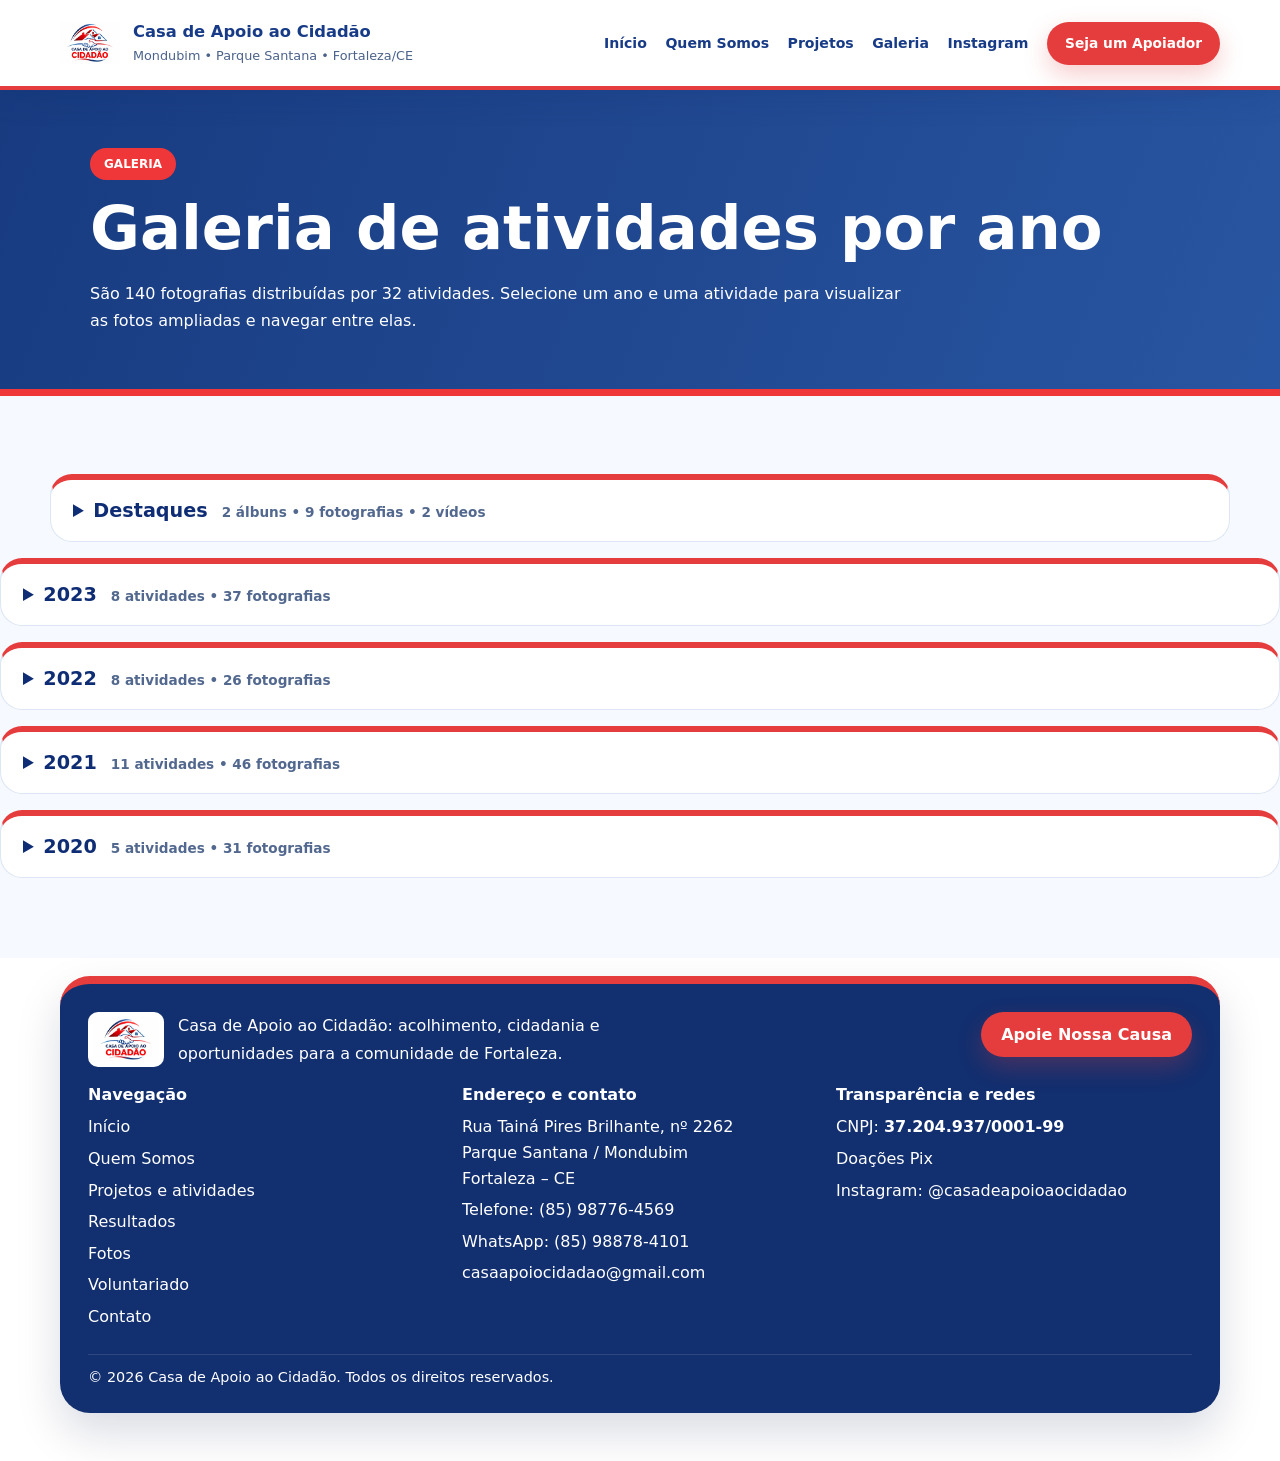
==== commit 0fa5a02e: "Set gallery testimonial order with Jessica first" ====
--- a/album.html
+++ b/album.html
@@ -78,7 +78,7 @@
 <style>#acervo-historico .hist-activity[open]{grid-column:1/-1}#acervo-historico .hist-activity>summary .hist-thumb{width:120px;height:100px;flex:0 0 120px;border:2px solid #2855a1;border-bottom:3px solid #ef373a;box-sizing:border-box;border-radius:12px}#acervo-historico .hist-activity-content .hist-inline-gallery{margin-top:0}@media(max-width:430px){#acervo-historico .hist-activity>summary .hist-thumb{width:85px;height:75px;flex-basis:85px}}</style></head>
 <body>
 <header class="header site-header"><div class="container header-inner site-header-inner"><a class="brand site-brand" href="index.html"><img alt="Logo Casa de Apoio ao Cidadão" src="[data-uri]"/><div><div class="brand-title">Casa de Apoio ao Cidadão</div><div class="brand-sub">Mondubim • Parque Santana • Fortaleza/CE</div></div></a><button aria-controls="main-navigation" aria-expanded="false" aria-label="Abrir menu" class="nav-toggle site-menu-toggle" type="button">☰</button><nav class="nav site-nav" id="main-navigation" aria-label="Navegação principal"><a href="index.html">Início</a><a href="quem-somos.html">Quem Somos</a><a href="atividades.html">Projetos</a><a href="album.html" aria-current="page">Galeria</a><a href="https://www.instagram.com/casadeapoioaocidadao" target="_blank" rel="noopener noreferrer" aria-label="Instagram da Casa de Apoio ao Cidadão (abre em nova aba)">Instagram</a><a href="apoiador.html" class="btn btn-primary site-cta">Seja um Apoiador</a></nav></div></header>
-<main><section class="galeria-hero" aria-labelledby="galeria-titulo"><div class="container"><span class="galeria-eyebrow">GALERIA</span><h1 id="galeria-titulo">Galeria de atividades por ano</h1><p>São 140 fotografias distribuídas por 32 atividades. Selecione um ano e uma atividade para visualizar as fotos ampliadas e navegar entre elas.</p></div></section><section class="section" id="acervo-historico"><div class="container"><details class="hist-year"><summary>Destaques<span>2 álbuns • 9 fotografias • 2 vídeos</span></summary><div class="hist-cards"><details class="hist-activity"><summary data-album-url="galeria-memoria.html"><span class="hist-thumb" aria-hidden="true" style="background-image:url(assets/img/galeria-capas.webp);background-size:800% 500%;background-position:0.0000% 0.0000%"></span><span class="hist-activity-name">Memória institucional</span><span class="hist-activity-count">9 fotos</span></summary><div class="hist-activity-content"></div></details><details class="hist-activity" id="depoimentos"><summary data-video-ids="1eaXRhDLrkaYqXC_0hhoulM5i-H6xSMMT,1JOf11IHSbD6ovZ0UluAcmde2N9tDbv4C" data-video-names="[&quot;Aparecida Lins, mãe do Raul&quot;,&quot;Jéssica, mãe da Talha&quot;]"><span class="hist-thumb hist-video-thumb" aria-hidden="true">▶</span><span class="hist-activity-name">Depoimentos e Impactos na Comunidade</span><span class="hist-activity-count">2 vídeos</span></summary><div class="hist-activity-content"><div class="hist-inline-gallery testimonial-gallery"><p class="hist-inline-title">Depoimentos e Impactos na Comunidade • 2 vídeos</p><div class="hist-photo-grid testimonial-gallery-grid"><article class="testimonial-gallery-card"><div class="testimonial-gallery-video"><iframe src="https://drive.google.com/file/d/1eaXRhDLrkaYqXC_0hhoulM5i-H6xSMMT/preview" title="Depoimento de Aparecida Lins, mãe do Raul" loading="lazy" allow="autoplay; encrypted-media; picture-in-picture; fullscreen" allowfullscreen referrerpolicy="strict-origin-when-cross-origin"></iframe></div><p>Aparecida Lins — mãe do Raul</p><a class="testimonial-gallery-watch" href="https://drive.google.com/file/d/1eaXRhDLrkaYqXC_0hhoulM5i-H6xSMMT/view?usp=sharing" target="_blank" rel="noopener noreferrer">▶&nbsp; Assistir ao vídeo</a></article><article class="testimonial-gallery-card"><div class="testimonial-gallery-video"><iframe src="https://drive.google.com/file/d/1JOf11IHSbD6ovZ0UluAcmde2N9tDbv4C/preview" title="Depoimento de Jéssica, mãe da Talha" loading="lazy" allow="autoplay; encrypted-media; picture-in-picture; fullscreen" allowfullscreen referrerpolicy="strict-origin-when-cross-origin"></iframe></div><p>Jéssica — mãe da Talha</p><a class="testimonial-gallery-watch" href="https://drive.google.com/file/d/1JOf11IHSbD6ovZ0UluAcmde2N9tDbv4C/view?usp=sharing" target="_blank" rel="noopener noreferrer">▶&nbsp; Assistir ao vídeo</a></article></div></div></div></details></div></details><details class="hist-year"><summary>2023<span>8 atividades • 37 fotografias</span></summary><div class="hist-cards"><details class="hist-activity"><summary data-album-url="galeria-2023.html?atividade=Capacita%C3%A7%C3%B5es%20em%202023"><span class="hist-thumb" aria-hidden="true" style="background-image:url(assets/img/galeria-capas.webp);background-size:800% 500%;background-position:14.2857% 0.0000%"></span><span class="hist-activity-name">Capacitações em 2023</span><span class="hist-activity-count">4 fotos</span></summary><div class="hist-activity-content"></div></details><details class="hist-activity"><summary data-album-url="galeria-2023.html?atividade=Capoeira"><span class="hist-thumb" aria-hidden="true" style="background-image:url(assets/img/galeria-capas.webp);background-size:800% 500%;background-position:28.5714% 0.0000%"></span><span class="hist-activity-name">Capoeira</span><span class="hist-activity-count">10 fotos</span></summary><div class="hist-activity-content"></div></details><details class="hist-activity"><summary data-album-url="galeria-2023.html?atividade=Desfile%20Civico%20em%20Parceria%20com%20a%20Prefeitura%20de%20Capistrano%20em%202023"><span class="hist-thumb" aria-hidden="true" style="background-image:url(assets/img/galeria-capas.webp);background-size:800% 500%;background-position:42.8571% 0.0000%"></span><span class="hist-activity-name">Desfile Civico em Parceria com a Prefeitura de Capistrano em 2023</span><span class="hist-activity-count">7 fotos</span></summary><div class="hist-activity-content"></div></details><details class="hist-activity"><summary data-album-url="galeria-2023.html?atividade=Evento%20dia%20das%20M%C3%A3es"><span class="hist-thumb" aria-hidden="true" style="background-image:url(assets/img/galeria-capas.webp);background-size:800% 500%;background-position:57.1429% 0.0000%"></span><span class="hist-activity-name">Evento dia das Mães</span><span class="hist-activity-count">2 fotos</span></summary><div class="hist-activity-content"></div></details><details class="hist-activity"><summary data-album-url="galeria-2023.html?atividade=Festa%20Junina"><span class="hist-thumb" aria-hidden="true" style="background-image:url(assets/img/galeria-capas.webp);background-size:800% 500%;background-position:71.4286% 0.0000%"></span><span class="hist-activity-name">Festa Junina</span><span class="hist-activity-count">4 fotos</span></summary><div class="hist-activity-content"></div></details><details class="hist-activity"><summary data-album-url="galeria-2023.html?atividade=Palestra%20dia%20da%20Mulher"><span class="hist-thumb" aria-hidden="true" style="background-image:url(assets/img/galeria-capas.webp);background-size:800% 500%;background-position:85.7143% 0.0000%"></span><span class="hist-activity-name">Palestra dia da Mulher</span><span class="hist-activity-count">4 fotos</span></summary><div class="hist-activity-content"></div></details><details class="hist-activity"><summary data-album-url="galeria-2023.html?atividade=Projeto%20em%20Parceria%20com%20a%20Gerando%20Falc%C3%B5es%20%28%20Eu%20Lidero%20%29"><span class="hist-thumb" aria-hidden="true" style="background-image:url(assets/img/galeria-capas.webp);background-size:800% 500%;background-position:100.0000% 0.0000%"></span><span class="hist-activity-name">Projeto em Parceria com a Gerando Falcões ( Eu Lidero )</span><span class="hist-activity-count">4 fotos</span></summary><div class="hist-activity-content"></div></details><details class="hist-activity"><summary data-album-url="galeria-2023.html?atividade=Sa%C3%BAde%2C%20Bombeiro%20e%20Sociedade"><span class="hist-thumb" aria-hidden="true" style="background-image:url(assets/img/galeria-capas.webp);background-size:800% 500%;background-position:0.0000% 25.0000%"></span><span class="hist-activity-name">Saúde, Bombeiro e Sociedade</span><span class="hist-activity-count">2 fotos</span></summary><div class="hist-activity-content"></div></details></div></details><details class="hist-year"><summary>2022<span>8 atividades • 26 fotografias</span></summary><div class="hist-cards"><details class="hist-activity"><summary data-album-url="galeria-2022.html?atividade=Artesanato%20em%202022"><span class="hist-thumb" aria-hidden="true" style="background-image:url(assets/img/galeria-capas.webp);background-size:800% 500%;background-position:14.2857% 25.0000%"></span><span class="hist-activity-name">Artesanato em 2022</span><span class="hist-activity-count">3 fotos</span></summary><div class="hist-activity-content"></div></details><details class="hist-activity"><summary data-album-url="galeria-2022.html?atividade=Capacita%C3%A7%C3%A3o%20em%202022"><span class="hist-thumb" aria-hidden="true" style="background-image:url(assets/img/galeria-capas.webp);background-size:800% 500%;background-position:28.5714% 25.0000%"></span><span class="hist-activity-name">Capacitação em 2022</span><span class="hist-activity-count">6 fotos</span></summary><div class="hist-activity-content"></div></details><details class="hist-activity"><summary data-album-url="galeria-2022.html?atividade=Capoeira%202022"><span class="hist-thumb" aria-hidden="true" style="background-image:url(assets/img/galeria-capas.webp);background-size:800% 500%;background-position:42.8571% 25.0000%"></span><span class="hist-activity-name">Capoeira 2022</span><span class="hist-activity-count">2 fotos</span></summary><div class="hist-activity-content"></div></details><details class="hist-activity"><summary data-album-url="galeria-2022.html?atividade=Doa%C3%A7%C3%B5es%20do%20Mais%20Nutri%C3%A7%C3%A3o%20em%202022"><span class="hist-thumb" aria-hidden="true" style="background-image:url(assets/img/galeria-capas.webp);background-size:800% 500%;background-position:57.1429% 25.0000%"></span><span class="hist-activity-name">Doações do Mais Nutrição em 2022</span><span class="hist-activity-count">1 foto</span></summary><div class="hist-activity-content"></div></details><details class="hist-activity"><summary data-album-url="galeria-2022.html?atividade=Evento%20dia%20das%20M%C3%A3es%20em%202022"><span class="hist-thumb" aria-hidden="true" style="background-image:url(assets/img/galeria-capas.webp);background-size:800% 500%;background-position:71.4286% 25.0000%"></span><span class="hist-activity-name">Evento dia das Mães em 2022</span><span class="hist-activity-count">1 foto</span></summary><div class="hist-activity-content"></div></details><details class="hist-activity"><summary data-album-url="galeria-2022.html?atividade=Karat%C3%AA%202022"><span class="hist-thumb" aria-hidden="true" style="background-image:url(assets/img/galeria-capas.webp);background-size:800% 500%;background-position:85.7143% 25.0000%"></span><span class="hist-activity-name">Karatê 2022</span><span class="hist-activity-count">2 fotos</span></summary><div class="hist-activity-content"></div></details><details class="hist-activity"><summary data-album-url="galeria-2022.html?atividade=Passeio%20a%20Praia%20com%20Educador%20Fisico"><span class="hist-thumb" aria-hidden="true" style="background-image:url(assets/img/galeria-capas.webp);background-size:800% 500%;background-position:100.0000% 25.0000%"></span><span class="hist-activity-name">Passeio a Praia com Educador Fisico</span><span class="hist-activity-count">3 fotos</span></summary><div class="hist-activity-content"></div></details><details class="hist-activity"><summary data-album-url="galeria-2022.html?atividade=Passeio%20do%20Esporte%20e%20Supera%C3%A7%C3%A3o%20ao%20Parque%20don%20Aluisio"><span class="hist-thumb" aria-hidden="true" style="background-image:url(assets/img/galeria-capas.webp);background-size:800% 500%;background-position:0.0000% 50.0000%"></span><span class="hist-activity-name">Passeio do Esporte e Superação ao Parque don Aluisio</span><span class="hist-activity-count">8 fotos</span></summary><div class="hist-activity-content"></div></details></div></details><details class="hist-year"><summary>2021<span>11 atividades • 46 fotografias</span></summary><div class="hist-cards"><details class="hist-activity"><summary data-album-url="galeria-2021.html?atividade=Caminh%C3%A3o%20do%20Cidad%C3%A3o%20em%202021"><span class="hist-thumb" aria-hidden="true" style="background-image:url(assets/img/galeria-capas.webp);background-size:800% 500%;background-position:14.2857% 50.0000%"></span><span class="hist-activity-name">Caminhão do Cidadão em 2021</span><span class="hist-activity-count">1 foto</span></summary><div class="hist-activity-content"></div></details><details class="hist-activity"><summary data-album-url="galeria-2021.html?atividade=Doa%C3%A7%C3%A3o%20de%20Cart%C3%A3o%20para%20compra%20de%20Alimentos%202021%20pandemia"><span class="hist-thumb" aria-hidden="true" style="background-image:url(assets/img/galeria-capas.webp);background-size:800% 500%;background-position:28.5714% 50.0000%"></span><span class="hist-activity-name">Doação de Cartão para compra de Alimentos 2021 pandemia</span><span class="hist-activity-count">4 fotos</span></summary><div class="hist-activity-content"></div></details><details class="hist-activity"><summary data-album-url="galeria-2021.html?atividade=Doa%C3%A7%C3%A3o%20de%20Mudas%20em%202021"><span class="hist-thumb" aria-hidden="true" style="background-image:url(assets/img/galeria-capas.webp);background-size:800% 500%;background-position:42.8571% 50.0000%"></span><span class="hist-activity-name">Doação de Mudas em 2021</span><span class="hist-activity-count">5 fotos</span></summary><div class="hist-activity-content"></div></details><details class="hist-activity"><summary data-album-url="galeria-2021.html?atividade=Doa%C3%A7%C3%B5es%20adversas%20em%202021"><span class="hist-thumb" aria-hidden="true" style="background-image:url(assets/img/galeria-capas.webp);background-size:800% 500%;background-position:57.1429% 50.0000%"></span><span class="hist-activity-name">Doações adversas em 2021</span><span class="hist-activity-count">3 fotos</span></summary><div class="hist-activity-content"></div></details><details class="hist-activity"><summary data-album-url="galeria-2021.html?atividade=Doa%C3%A7%C3%B5es%20de%20Alimentos%20em%202021"><span class="hist-thumb" aria-hidden="true" style="background-image:url(assets/img/galeria-capas.webp);background-size:800% 500%;background-position:71.4286% 50.0000%"></span><span class="hist-activity-name">Doações de Alimentos em 2021</span><span class="hist-activity-count">5 fotos</span></summary><div class="hist-activity-content"></div></details><details class="hist-activity"><summary data-album-url="galeria-2021.html?atividade=Entrega%20do%20Mais%20Nutri%C3%A7%C3%A3o%20em%202021"><span class="hist-thumb" aria-hidden="true" style="background-image:url(assets/img/galeria-capas.webp);background-size:800% 500%;background-position:85.7143% 50.0000%"></span><span class="hist-activity-name">Entrega do Mais Nutrição em 2021</span><span class="hist-activity-count">1 foto</span></summary><div class="hist-activity-content"></div></details><details class="hist-activity"><summary data-album-url="galeria-2021.html?atividade=Exame%20Oftamologico%20em%202021"><span class="hist-thumb" aria-hidden="true" style="background-image:url(assets/img/galeria-capas.webp);background-size:800% 500%;background-position:100.0000% 50.0000%"></span><span class="hist-activity-name">Exame Oftamologico em 2021</span><span class="hist-activity-count">5 fotos</span></summary><div class="hist-activity-content"></div></details><details class="hist-activity"><summary data-album-url="galeria-2021.html?atividade=Festa%20do%20dia%20das%20Crian%C3%A7as%202021%20Rio%20Negro%20que%20ajudamos"><span class="hist-thumb" aria-hidden="true" style="background-image:url(assets/img/galeria-capas.webp);background-size:800% 500%;background-position:0.0000% 75.0000%"></span><span class="hist-activity-name">Festa do dia das Crianças 2021 Rio Negro que ajudamos</span><span class="hist-activity-count">3 fotos</span></summary><div class="hist-activity-content"></div></details><details class="hist-activity"><summary data-album-url="galeria-2021.html?atividade=Festa%20do%20dia%20das%20Crian%C3%A7as%20em%202021"><span class="hist-thumb" aria-hidden="true" style="background-image:url(assets/img/galeria-capas.webp);background-size:800% 500%;background-position:14.2857% 75.0000%"></span><span class="hist-activity-name">Festa do dia das Crianças em 2021</span><span class="hist-activity-count">8 fotos</span></summary><div class="hist-activity-content"></div></details><details class="hist-activity"><summary data-album-url="galeria-2021.html?atividade=Jiu-Jistsu%20em%202021%20Esporte%20e%20Supera%C3%A7%C3%A3o"><span class="hist-thumb" aria-hidden="true" style="background-image:url(assets/img/galeria-capas.webp);background-size:800% 500%;background-position:28.5714% 75.0000%"></span><span class="hist-activity-name">Jiu-Jistsu em 2021 Esporte e Superação</span><span class="hist-activity-count">7 fotos</span></summary><div class="hist-activity-content"></div></details><details class="hist-activity"><summary data-album-url="galeria-2021.html?atividade=Karat%C3%AA%20em%202021"><span class="hist-thumb" aria-hidden="true" style="background-image:url(assets/img/galeria-capas.webp);background-size:800% 500%;background-position:42.8571% 75.0000%"></span><span class="hist-activity-name">Karatê em 2021</span><span class="hist-activity-count">4 fotos</span></summary><div class="hist-activity-content"></div></details></div></details><details class="hist-year"><summary>2020<span>5 atividades • 31 fotografias</span></summary><div class="hist-cards"><details class="hist-activity"><summary data-album-url="galeria-2020.html?atividade=Caminh%C3%A3o%20do%20Cidad%C3%A3o%20em%202020"><span class="hist-thumb" aria-hidden="true" style="background-image:url(assets/img/galeria-capas.webp);background-size:800% 500%;background-position:57.1429% 75.0000%"></span><span class="hist-activity-name">Caminhão do Cidadão em 2020</span><span class="hist-activity-count">1 foto</span></summary><div class="hist-activity-content"></div></details><details class="hist-activity"><summary data-album-url="galeria-2020.html?atividade=Doa%C3%A7%C3%A3o%20de%20Chip%20Alo%20Social"><span class="hist-thumb" aria-hidden="true" style="background-image:url(assets/img/galeria-capas.webp);background-size:800% 500%;background-position:71.4286% 75.0000%"></span><span class="hist-activity-name">Doação de Chip Alo Social</span><span class="hist-activity-count">4 fotos</span></summary><div class="hist-activity-content"></div></details><details class="hist-activity"><summary data-album-url="galeria-2020.html?atividade=Doa%C3%A7%C3%B5es%20na%20Pandemia"><span class="hist-thumb" aria-hidden="true" style="background-image:url(assets/img/galeria-capas.webp);background-size:800% 500%;background-position:85.7143% 75.0000%"></span><span class="hist-activity-name">Doações na Pandemia</span><span class="hist-activity-count">14 fotos</span></summary><div class="hist-activity-content"></div></details><details class="hist-activity"><summary data-album-url="galeria-2020.html?atividade=Entrega%20de%20Marmita%20na%20Pandemia"><span class="hist-thumb" aria-hidden="true" style="background-image:url(assets/img/galeria-capas.webp);background-size:800% 500%;background-position:100.0000% 75.0000%"></span><span class="hist-activity-name">Entrega de Marmita na Pandemia</span><span class="hist-activity-count">3 fotos</span></summary><div class="hist-activity-content"></div></details><details class="hist-activity"><summary data-album-url="galeria-2020.html?atividade=Karat%C3%AA"><span class="hist-thumb" aria-hidden="true" style="background-image:url(assets/img/galeria-capas.webp);background-size:800% 500%;background-position:0.0000% 100.0000%"></span><span class="hist-activity-name">Karatê</span><span class="hist-activity-count">9 fotos</span></summary><div class="hist-activity-content"></div></details></div></details></div></section></main><footer class="footer"><div class="container footer-card reveal"><div class="footer-top"><div class="footer-brand"><img alt="Logo Casa de Apoio" src="[data-uri]"/><p>Casa de Apoio ao Cidadão: acolhimento, cidadania e oportunidades para a comunidade de Fortaleza.</p></div><a class="btn btn-primary" href="apoiador.html">Apoie Nossa Causa</a></div><div class="footer-links"><div><h4>Navegação</h4><a href="index.html">Início</a><a href="quem-somos.html">Quem Somos</a><a href="atividades.html">Projetos e atividades</a><a href="resultados.html">Resultados</a><a href="album.html">Fotos</a><a href="voluntariado.html">Voluntariado</a><a href="contato.html">Contato</a></div><div><h4>Endereço e contato</h4><p>Rua Tainá Pires Brilhante, nº 2262<br>Parque Santana / Mondubim<br>Fortaleza – CE</p><a href="tel:+5585987764569">Telefone: (85) 98776-4569</a><a href="https://wa.me/5585988784101" target="_blank" rel="noopener noreferrer">WhatsApp: (85) 98878-4101</a><a href="mailto:casaapoiocidadao@gmail.com">casaapoiocidadao@gmail.com</a></div><div><h4>Transparência e redes</h4><p>CNPJ: <strong>37.204.937/0001-99</strong></p><a href="apoiador.html">Doações Pix</a><a href="https://www.instagram.com/casadeapoioaocidadao" target="_blank" rel="noopener noreferrer">Instagram: @casadeapoioaocidadao</a></div></div><div class="foot-note">© 2026 Casa de Apoio ao Cidadão. Todos os direitos reservados.</div></div></footer>
+<main><section class="galeria-hero" aria-labelledby="galeria-titulo"><div class="container"><span class="galeria-eyebrow">GALERIA</span><h1 id="galeria-titulo">Galeria de atividades por ano</h1><p>São 140 fotografias distribuídas por 32 atividades. Selecione um ano e uma atividade para visualizar as fotos ampliadas e navegar entre elas.</p></div></section><section class="section" id="acervo-historico"><div class="container"><details class="hist-year"><summary>Destaques<span>2 álbuns • 9 fotografias • 2 vídeos</span></summary><div class="hist-cards"><details class="hist-activity"><summary data-album-url="galeria-memoria.html"><span class="hist-thumb" aria-hidden="true" style="background-image:url(assets/img/galeria-capas.webp);background-size:800% 500%;background-position:0.0000% 0.0000%"></span><span class="hist-activity-name">Memória institucional</span><span class="hist-activity-count">9 fotos</span></summary><div class="hist-activity-content"></div></details><details class="hist-activity" id="depoimentos"><summary data-video-ids="1eaXRhDLrkaYqXC_0hhoulM5i-H6xSMMT,1JOf11IHSbD6ovZ0UluAcmde2N9tDbv4C" data-video-names="[&quot;Aparecida Lins, mãe do Raul&quot;,&quot;Jéssica, mãe da Talha&quot;]"><span class="hist-thumb hist-video-thumb" aria-hidden="true">▶</span><span class="hist-activity-name">Depoimentos e Impactos na Comunidade</span><span class="hist-activity-count">2 vídeos</span></summary><div class="hist-activity-content"><div class="hist-inline-gallery testimonial-gallery"><p class="hist-inline-title">Depoimentos e Impactos na Comunidade • 2 vídeos</p><div class="hist-photo-grid testimonial-gallery-grid"><article class="testimonial-gallery-card"><div class="testimonial-gallery-video"><iframe src="https://drive.google.com/file/d/1JOf11IHSbD6ovZ0UluAcmde2N9tDbv4C/preview" title="Depoimento de Jéssica, mãe da Talha" loading="lazy" allow="autoplay; encrypted-media; picture-in-picture; fullscreen" allowfullscreen referrerpolicy="strict-origin-when-cross-origin"></iframe></div><p>Jéssica — mãe da Talha</p><a class="testimonial-gallery-watch" href="https://drive.google.com/file/d/1JOf11IHSbD6ovZ0UluAcmde2N9tDbv4C/view?usp=sharing" target="_blank" rel="noopener noreferrer">▶&nbsp; Assistir ao vídeo</a></article><article class="testimonial-gallery-card"><div class="testimonial-gallery-video"><iframe src="https://drive.google.com/file/d/1eaXRhDLrkaYqXC_0hhoulM5i-H6xSMMT/preview" title="Depoimento de Aparecida Lins, mãe do Raul" loading="lazy" allow="autoplay; encrypted-media; picture-in-picture; fullscreen" allowfullscreen referrerpolicy="strict-origin-when-cross-origin"></iframe></div><p>Aparecida Lins — mãe do Raul</p><a class="testimonial-gallery-watch" href="https://drive.google.com/file/d/1eaXRhDLrkaYqXC_0hhoulM5i-H6xSMMT/view?usp=sharing" target="_blank" rel="noopener noreferrer">▶&nbsp; Assistir ao vídeo</a></article></div></div></div></div></details></div></details><details class="hist-year"><summary>2023<span>8 atividades • 37 fotografias</span></summary><div class="hist-cards"><details class="hist-activity"><summary data-album-url="galeria-2023.html?atividade=Capacita%C3%A7%C3%B5es%20em%202023"><span class="hist-thumb" aria-hidden="true" style="background-image:url(assets/img/galeria-capas.webp);background-size:800% 500%;background-position:14.2857% 0.0000%"></span><span class="hist-activity-name">Capacitações em 2023</span><span class="hist-activity-count">4 fotos</span></summary><div class="hist-activity-content"></div></details><details class="hist-activity"><summary data-album-url="galeria-2023.html?atividade=Capoeira"><span class="hist-thumb" aria-hidden="true" style="background-image:url(assets/img/galeria-capas.webp);background-size:800% 500%;background-position:28.5714% 0.0000%"></span><span class="hist-activity-name">Capoeira</span><span class="hist-activity-count">10 fotos</span></summary><div class="hist-activity-content"></div></details><details class="hist-activity"><summary data-album-url="galeria-2023.html?atividade=Desfile%20Civico%20em%20Parceria%20com%20a%20Prefeitura%20de%20Capistrano%20em%202023"><span class="hist-thumb" aria-hidden="true" style="background-image:url(assets/img/galeria-capas.webp);background-size:800% 500%;background-position:42.8571% 0.0000%"></span><span class="hist-activity-name">Desfile Civico em Parceria com a Prefeitura de Capistrano em 2023</span><span class="hist-activity-count">7 fotos</span></summary><div class="hist-activity-content"></div></details><details class="hist-activity"><summary data-album-url="galeria-2023.html?atividade=Evento%20dia%20das%20M%C3%A3es"><span class="hist-thumb" aria-hidden="true" style="background-image:url(assets/img/galeria-capas.webp);background-size:800% 500%;background-position:57.1429% 0.0000%"></span><span class="hist-activity-name">Evento dia das Mães</span><span class="hist-activity-count">2 fotos</span></summary><div class="hist-activity-content"></div></details><details class="hist-activity"><summary data-album-url="galeria-2023.html?atividade=Festa%20Junina"><span class="hist-thumb" aria-hidden="true" style="background-image:url(assets/img/galeria-capas.webp);background-size:800% 500%;background-position:71.4286% 0.0000%"></span><span class="hist-activity-name">Festa Junina</span><span class="hist-activity-count">4 fotos</span></summary><div class="hist-activity-content"></div></details><details class="hist-activity"><summary data-album-url="galeria-2023.html?atividade=Palestra%20dia%20da%20Mulher"><span class="hist-thumb" aria-hidden="true" style="background-image:url(assets/img/galeria-capas.webp);background-size:800% 500%;background-position:85.7143% 0.0000%"></span><span class="hist-activity-name">Palestra dia da Mulher</span><span class="hist-activity-count">4 fotos</span></summary><div class="hist-activity-content"></div></details><details class="hist-activity"><summary data-album-url="galeria-2023.html?atividade=Projeto%20em%20Parceria%20com%20a%20Gerando%20Falc%C3%B5es%20%28%20Eu%20Lidero%20%29"><span class="hist-thumb" aria-hidden="true" style="background-image:url(assets/img/galeria-capas.webp);background-size:800% 500%;background-position:100.0000% 0.0000%"></span><span class="hist-activity-name">Projeto em Parceria com a Gerando Falcões ( Eu Lidero )</span><span class="hist-activity-count">4 fotos</span></summary><div class="hist-activity-content"></div></details><details class="hist-activity"><summary data-album-url="galeria-2023.html?atividade=Sa%C3%BAde%2C%20Bombeiro%20e%20Sociedade"><span class="hist-thumb" aria-hidden="true" style="background-image:url(assets/img/galeria-capas.webp);background-size:800% 500%;background-position:0.0000% 25.0000%"></span><span class="hist-activity-name">Saúde, Bombeiro e Sociedade</span><span class="hist-activity-count">2 fotos</span></summary><div class="hist-activity-content"></div></details></div></details><details class="hist-year"><summary>2022<span>8 atividades • 26 fotografias</span></summary><div class="hist-cards"><details class="hist-activity"><summary data-album-url="galeria-2022.html?atividade=Artesanato%20em%202022"><span class="hist-thumb" aria-hidden="true" style="background-image:url(assets/img/galeria-capas.webp);background-size:800% 500%;background-position:14.2857% 25.0000%"></span><span class="hist-activity-name">Artesanato em 2022</span><span class="hist-activity-count">3 fotos</span></summary><div class="hist-activity-content"></div></details><details class="hist-activity"><summary data-album-url="galeria-2022.html?atividade=Capacita%C3%A7%C3%A3o%20em%202022"><span class="hist-thumb" aria-hidden="true" style="background-image:url(assets/img/galeria-capas.webp);background-size:800% 500%;background-position:28.5714% 25.0000%"></span><span class="hist-activity-name">Capacitação em 2022</span><span class="hist-activity-count">6 fotos</span></summary><div class="hist-activity-content"></div></details><details class="hist-activity"><summary data-album-url="galeria-2022.html?atividade=Capoeira%202022"><span class="hist-thumb" aria-hidden="true" style="background-image:url(assets/img/galeria-capas.webp);background-size:800% 500%;background-position:42.8571% 25.0000%"></span><span class="hist-activity-name">Capoeira 2022</span><span class="hist-activity-count">2 fotos</span></summary><div class="hist-activity-content"></div></details><details class="hist-activity"><summary data-album-url="galeria-2022.html?atividade=Doa%C3%A7%C3%B5es%20do%20Mais%20Nutri%C3%A7%C3%A3o%20em%202022"><span class="hist-thumb" aria-hidden="true" style="background-image:url(assets/img/galeria-capas.webp);background-size:800% 500%;background-position:57.1429% 25.0000%"></span><span class="hist-activity-name">Doações do Mais Nutrição em 2022</span><span class="hist-activity-count">1 foto</span></summary><div class="hist-activity-content"></div></details><details class="hist-activity"><summary data-album-url="galeria-2022.html?atividade=Evento%20dia%20das%20M%C3%A3es%20em%202022"><span class="hist-thumb" aria-hidden="true" style="background-image:url(assets/img/galeria-capas.webp);background-size:800% 500%;background-position:71.4286% 25.0000%"></span><span class="hist-activity-name">Evento dia das Mães em 2022</span><span class="hist-activity-count">1 foto</span></summary><div class="hist-activity-content"></div></details><details class="hist-activity"><summary data-album-url="galeria-2022.html?atividade=Karat%C3%AA%202022"><span class="hist-thumb" aria-hidden="true" style="background-image:url(assets/img/galeria-capas.webp);background-size:800% 500%;background-position:85.7143% 25.0000%"></span><span class="hist-activity-name">Karatê 2022</span><span class="hist-activity-count">2 fotos</span></summary><div class="hist-activity-content"></div></details><details class="hist-activity"><summary data-album-url="galeria-2022.html?atividade=Passeio%20a%20Praia%20com%20Educador%20Fisico"><span class="hist-thumb" aria-hidden="true" style="background-image:url(assets/img/galeria-capas.webp);background-size:800% 500%;background-position:100.0000% 25.0000%"></span><span class="hist-activity-name">Passeio a Praia com Educador Fisico</span><span class="hist-activity-count">3 fotos</span></summary><div class="hist-activity-content"></div></details><details class="hist-activity"><summary data-album-url="galeria-2022.html?atividade=Passeio%20do%20Esporte%20e%20Supera%C3%A7%C3%A3o%20ao%20Parque%20don%20Aluisio"><span class="hist-thumb" aria-hidden="true" style="background-image:url(assets/img/galeria-capas.webp);background-size:800% 500%;background-position:0.0000% 50.0000%"></span><span class="hist-activity-name">Passeio do Esporte e Superação ao Parque don Aluisio</span><span class="hist-activity-count">8 fotos</span></summary><div class="hist-activity-content"></div></details></div></details><details class="hist-year"><summary>2021<span>11 atividades • 46 fotografias</span></summary><div class="hist-cards"><details class="hist-activity"><summary data-album-url="galeria-2021.html?atividade=Caminh%C3%A3o%20do%20Cidad%C3%A3o%20em%202021"><span class="hist-thumb" aria-hidden="true" style="background-image:url(assets/img/galeria-capas.webp);background-size:800% 500%;background-position:14.2857% 50.0000%"></span><span class="hist-activity-name">Caminhão do Cidadão em 2021</span><span class="hist-activity-count">1 foto</span></summary><div class="hist-activity-content"></div></details><details class="hist-activity"><summary data-album-url="galeria-2021.html?atividade=Doa%C3%A7%C3%A3o%20de%20Cart%C3%A3o%20para%20compra%20de%20Alimentos%202021%20pandemia"><span class="hist-thumb" aria-hidden="true" style="background-image:url(assets/img/galeria-capas.webp);background-size:800% 500%;background-position:28.5714% 50.0000%"></span><span class="hist-activity-name">Doação de Cartão para compra de Alimentos 2021 pandemia</span><span class="hist-activity-count">4 fotos</span></summary><div class="hist-activity-content"></div></details><details class="hist-activity"><summary data-album-url="galeria-2021.html?atividade=Doa%C3%A7%C3%A3o%20de%20Mudas%20em%202021"><span class="hist-thumb" aria-hidden="true" style="background-image:url(assets/img/galeria-capas.webp);background-size:800% 500%;background-position:42.8571% 50.0000%"></span><span class="hist-activity-name">Doação de Mudas em 2021</span><span class="hist-activity-count">5 fotos</span></summary><div class="hist-activity-content"></div></details><details class="hist-activity"><summary data-album-url="galeria-2021.html?atividade=Doa%C3%A7%C3%B5es%20adversas%20em%202021"><span class="hist-thumb" aria-hidden="true" style="background-image:url(assets/img/galeria-capas.webp);background-size:800% 500%;background-position:57.1429% 50.0000%"></span><span class="hist-activity-name">Doações adversas em 2021</span><span class="hist-activity-count">3 fotos</span></summary><div class="hist-activity-content"></div></details><details class="hist-activity"><summary data-album-url="galeria-2021.html?atividade=Doa%C3%A7%C3%B5es%20de%20Alimentos%20em%202021"><span class="hist-thumb" aria-hidden="true" style="background-image:url(assets/img/galeria-capas.webp);background-size:800% 500%;background-position:71.4286% 50.0000%"></span><span class="hist-activity-name">Doações de Alimentos em 2021</span><span class="hist-activity-count">5 fotos</span></summary><div class="hist-activity-content"></div></details><details class="hist-activity"><summary data-album-url="galeria-2021.html?atividade=Entrega%20do%20Mais%20Nutri%C3%A7%C3%A3o%20em%202021"><span class="hist-thumb" aria-hidden="true" style="background-image:url(assets/img/galeria-capas.webp);background-size:800% 500%;background-position:85.7143% 50.0000%"></span><span class="hist-activity-name">Entrega do Mais Nutrição em 2021</span><span class="hist-activity-count">1 foto</span></summary><div class="hist-activity-content"></div></details><details class="hist-activity"><summary data-album-url="galeria-2021.html?atividade=Exame%20Oftamologico%20em%202021"><span class="hist-thumb" aria-hidden="true" style="background-image:url(assets/img/galeria-capas.webp);background-size:800% 500%;background-position:100.0000% 50.0000%"></span><span class="hist-activity-name">Exame Oftamologico em 2021</span><span class="hist-activity-count">5 fotos</span></summary><div class="hist-activity-content"></div></details><details class="hist-activity"><summary data-album-url="galeria-2021.html?atividade=Festa%20do%20dia%20das%20Crian%C3%A7as%202021%20Rio%20Negro%20que%20ajudamos"><span class="hist-thumb" aria-hidden="true" style="background-image:url(assets/img/galeria-capas.webp);background-size:800% 500%;background-position:0.0000% 75.0000%"></span><span class="hist-activity-name">Festa do dia das Crianças 2021 Rio Negro que ajudamos</span><span class="hist-activity-count">3 fotos</span></summary><div class="hist-activity-content"></div></details><details class="hist-activity"><summary data-album-url="galeria-2021.html?atividade=Festa%20do%20dia%20das%20Crian%C3%A7as%20em%202021"><span class="hist-thumb" aria-hidden="true" style="background-image:url(assets/img/galeria-capas.webp);background-size:800% 500%;background-position:14.2857% 75.0000%"></span><span class="hist-activity-name">Festa do dia das Crianças em 2021</span><span class="hist-activity-count">8 fotos</span></summary><div class="hist-activity-content"></div></details><details class="hist-activity"><summary data-album-url="galeria-2021.html?atividade=Jiu-Jistsu%20em%202021%20Esporte%20e%20Supera%C3%A7%C3%A3o"><span class="hist-thumb" aria-hidden="true" style="background-image:url(assets/img/galeria-capas.webp);background-size:800% 500%;background-position:28.5714% 75.0000%"></span><span class="hist-activity-name">Jiu-Jistsu em 2021 Esporte e Superação</span><span class="hist-activity-count">7 fotos</span></summary><div class="hist-activity-content"></div></details><details class="hist-activity"><summary data-album-url="galeria-2021.html?atividade=Karat%C3%AA%20em%202021"><span class="hist-thumb" aria-hidden="true" style="background-image:url(assets/img/galeria-capas.webp);background-size:800% 500%;background-position:42.8571% 75.0000%"></span><span class="hist-activity-name">Karatê em 2021</span><span class="hist-activity-count">4 fotos</span></summary><div class="hist-activity-content"></div></details></div></details><details class="hist-year"><summary>2020<span>5 atividades • 31 fotografias</span></summary><div class="hist-cards"><details class="hist-activity"><summary data-album-url="galeria-2020.html?atividade=Caminh%C3%A3o%20do%20Cidad%C3%A3o%20em%202020"><span class="hist-thumb" aria-hidden="true" style="background-image:url(assets/img/galeria-capas.webp);background-size:800% 500%;background-position:57.1429% 75.0000%"></span><span class="hist-activity-name">Caminhão do Cidadão em 2020</span><span class="hist-activity-count">1 foto</span></summary><div class="hist-activity-content"></div></details><details class="hist-activity"><summary data-album-url="galeria-2020.html?atividade=Doa%C3%A7%C3%A3o%20de%20Chip%20Alo%20Social"><span class="hist-thumb" aria-hidden="true" style="background-image:url(assets/img/galeria-capas.webp);background-size:800% 500%;background-position:71.4286% 75.0000%"></span><span class="hist-activity-name">Doação de Chip Alo Social</span><span class="hist-activity-count">4 fotos</span></summary><div class="hist-activity-content"></div></details><details class="hist-activity"><summary data-album-url="galeria-2020.html?atividade=Doa%C3%A7%C3%B5es%20na%20Pandemia"><span class="hist-thumb" aria-hidden="true" style="background-image:url(assets/img/galeria-capas.webp);background-size:800% 500%;background-position:85.7143% 75.0000%"></span><span class="hist-activity-name">Doações na Pandemia</span><span class="hist-activity-count">14 fotos</span></summary><div class="hist-activity-content"></div></details><details class="hist-activity"><summary data-album-url="galeria-2020.html?atividade=Entrega%20de%20Marmita%20na%20Pandemia"><span class="hist-thumb" aria-hidden="true" style="background-image:url(assets/img/galeria-capas.webp);background-size:800% 500%;background-position:100.0000% 75.0000%"></span><span class="hist-activity-name">Entrega de Marmita na Pandemia</span><span class="hist-activity-count">3 fotos</span></summary><div class="hist-activity-content"></div></details><details class="hist-activity"><summary data-album-url="galeria-2020.html?atividade=Karat%C3%AA"><span class="hist-thumb" aria-hidden="true" style="background-image:url(assets/img/galeria-capas.webp);background-size:800% 500%;background-position:0.0000% 100.0000%"></span><span class="hist-activity-name">Karatê</span><span class="hist-activity-count">9 fotos</span></summary><div class="hist-activity-content"></div></details></div></details></div></section></main><footer class="footer"><div class="container footer-card reveal"><div class="footer-top"><div class="footer-brand"><img alt="Logo Casa de Apoio" src="[data-uri]"/><p>Casa de Apoio ao Cidadão: acolhimento, cidadania e oportunidades para a comunidade de Fortaleza.</p></div><a class="btn btn-primary" href="apoiador.html">Apoie Nossa Causa</a></div><div class="footer-links"><div><h4>Navegação</h4><a href="index.html">Início</a><a href="quem-somos.html">Quem Somos</a><a href="atividades.html">Projetos e atividades</a><a href="resultados.html">Resultados</a><a href="album.html">Fotos</a><a href="voluntariado.html">Voluntariado</a><a href="contato.html">Contato</a></div><div><h4>Endereço e contato</h4><p>Rua Tainá Pires Brilhante, nº 2262<br>Parque Santana / Mondubim<br>Fortaleza – CE</p><a href="tel:+5585987764569">Telefone: (85) 98776-4569</a><a href="https://wa.me/5585988784101" target="_blank" rel="noopener noreferrer">WhatsApp: (85) 98878-4101</a><a href="mailto:casaapoiocidadao@gmail.com">casaapoiocidadao@gmail.com</a></div><div><h4>Transparência e redes</h4><p>CNPJ: <strong>37.204.937/0001-99</strong></p><a href="apoiador.html">Doações Pix</a><a href="https://www.instagram.com/casadeapoioaocidadao" target="_blank" rel="noopener noreferrer">Instagram: @casadeapoioaocidadao</a></div></div><div class="foot-note">© 2026 Casa de Apoio ao Cidadão. Todos os direitos reservados.</div></div></footer>
 <div class="lightbox" id="lightbox"><button class="lightbox-close" id="lightboxClose">Fechar ✕</button><div class="lightbox-inner"><img alt="Imagem ampliada" id="lightboxImage" src=""/><div class="lightbox-caption" id="lightboxCaption"></div></div></div>
 
 
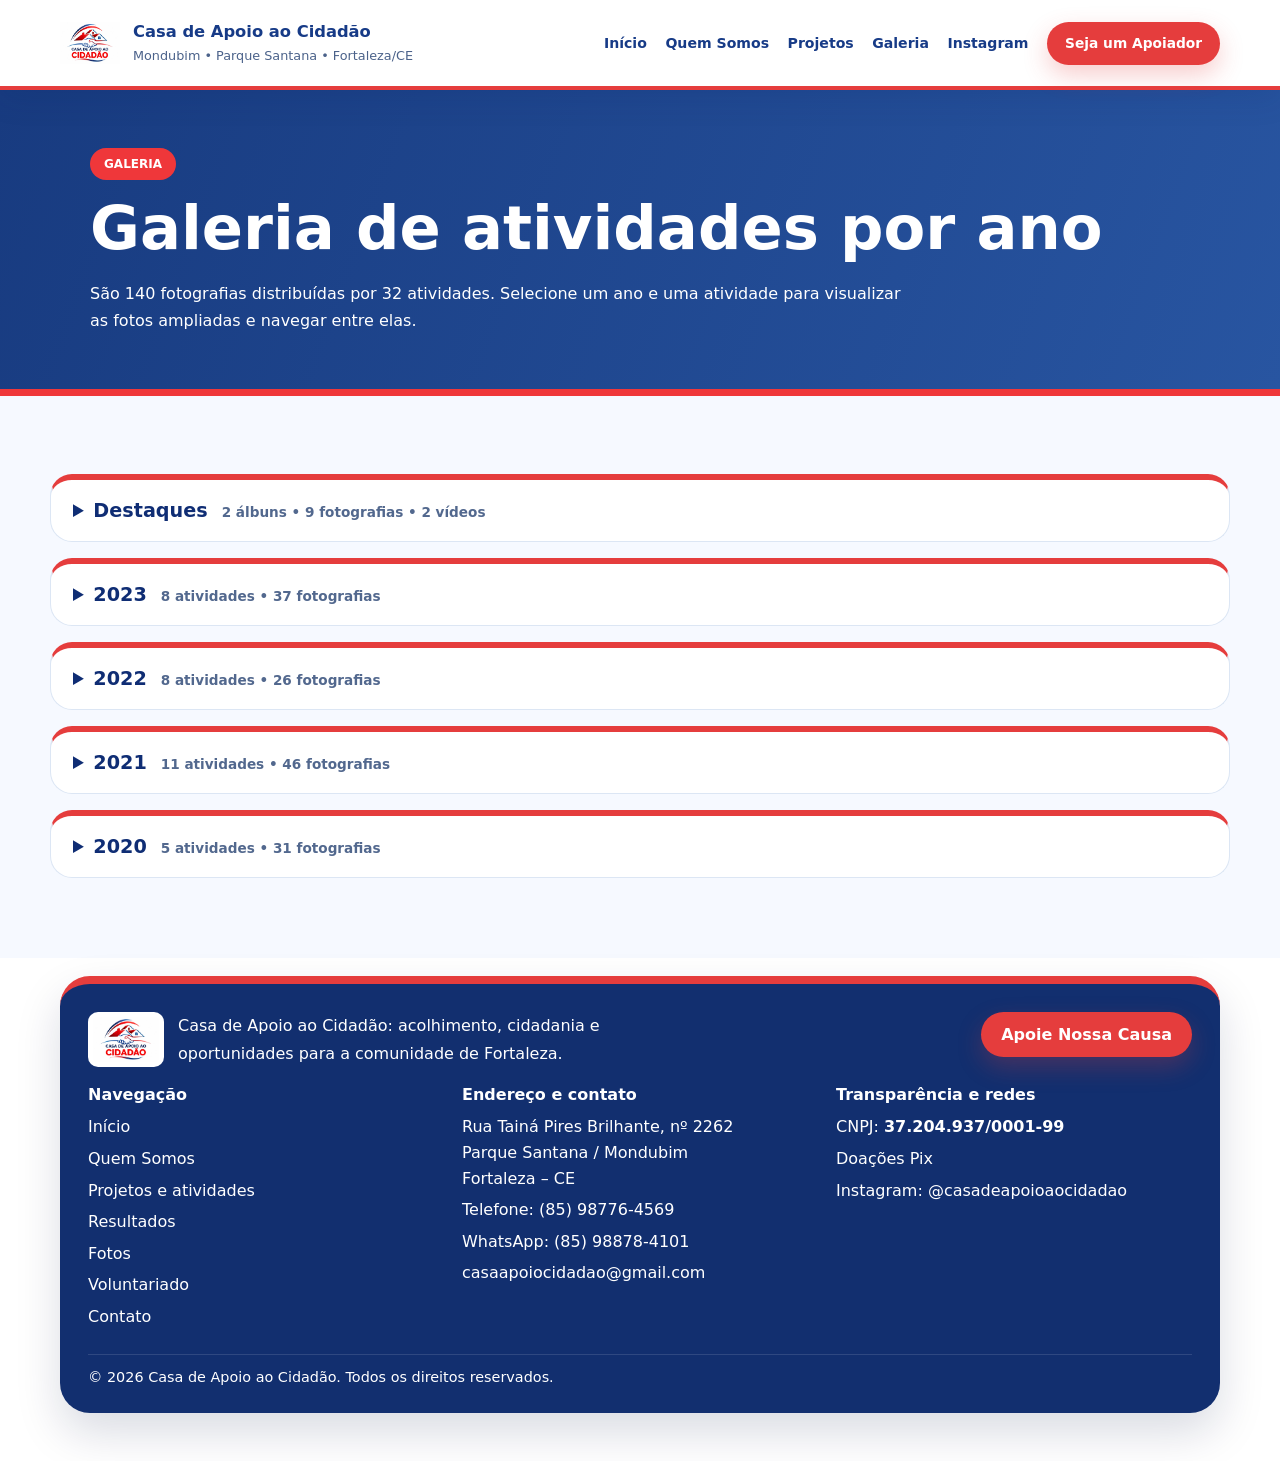
==== commit 5327bab0: "Fix testimonial gallery markup and video order" ====
--- a/album.html
+++ b/album.html
@@ -78,7 +78,7 @@
 <style>#acervo-historico .hist-activity[open]{grid-column:1/-1}#acervo-historico .hist-activity>summary .hist-thumb{width:120px;height:100px;flex:0 0 120px;border:2px solid #2855a1;border-bottom:3px solid #ef373a;box-sizing:border-box;border-radius:12px}#acervo-historico .hist-activity-content .hist-inline-gallery{margin-top:0}@media(max-width:430px){#acervo-historico .hist-activity>summary .hist-thumb{width:85px;height:75px;flex-basis:85px}}</style></head>
 <body>
 <header class="header site-header"><div class="container header-inner site-header-inner"><a class="brand site-brand" href="index.html"><img alt="Logo Casa de Apoio ao Cidadão" src="[data-uri]"/><div><div class="brand-title">Casa de Apoio ao Cidadão</div><div class="brand-sub">Mondubim • Parque Santana • Fortaleza/CE</div></div></a><button aria-controls="main-navigation" aria-expanded="false" aria-label="Abrir menu" class="nav-toggle site-menu-toggle" type="button">☰</button><nav class="nav site-nav" id="main-navigation" aria-label="Navegação principal"><a href="index.html">Início</a><a href="quem-somos.html">Quem Somos</a><a href="atividades.html">Projetos</a><a href="album.html" aria-current="page">Galeria</a><a href="https://www.instagram.com/casadeapoioaocidadao" target="_blank" rel="noopener noreferrer" aria-label="Instagram da Casa de Apoio ao Cidadão (abre em nova aba)">Instagram</a><a href="apoiador.html" class="btn btn-primary site-cta">Seja um Apoiador</a></nav></div></header>
-<main><section class="galeria-hero" aria-labelledby="galeria-titulo"><div class="container"><span class="galeria-eyebrow">GALERIA</span><h1 id="galeria-titulo">Galeria de atividades por ano</h1><p>São 140 fotografias distribuídas por 32 atividades. Selecione um ano e uma atividade para visualizar as fotos ampliadas e navegar entre elas.</p></div></section><section class="section" id="acervo-historico"><div class="container"><details class="hist-year"><summary>Destaques<span>2 álbuns • 9 fotografias • 2 vídeos</span></summary><div class="hist-cards"><details class="hist-activity"><summary data-album-url="galeria-memoria.html"><span class="hist-thumb" aria-hidden="true" style="background-image:url(assets/img/galeria-capas.webp);background-size:800% 500%;background-position:0.0000% 0.0000%"></span><span class="hist-activity-name">Memória institucional</span><span class="hist-activity-count">9 fotos</span></summary><div class="hist-activity-content"></div></details><details class="hist-activity" id="depoimentos"><summary data-video-ids="1eaXRhDLrkaYqXC_0hhoulM5i-H6xSMMT,1JOf11IHSbD6ovZ0UluAcmde2N9tDbv4C" data-video-names="[&quot;Aparecida Lins, mãe do Raul&quot;,&quot;Jéssica, mãe da Talha&quot;]"><span class="hist-thumb hist-video-thumb" aria-hidden="true">▶</span><span class="hist-activity-name">Depoimentos e Impactos na Comunidade</span><span class="hist-activity-count">2 vídeos</span></summary><div class="hist-activity-content"><div class="hist-inline-gallery testimonial-gallery"><p class="hist-inline-title">Depoimentos e Impactos na Comunidade • 2 vídeos</p><div class="hist-photo-grid testimonial-gallery-grid"><article class="testimonial-gallery-card"><div class="testimonial-gallery-video"><iframe src="https://drive.google.com/file/d/1JOf11IHSbD6ovZ0UluAcmde2N9tDbv4C/preview" title="Depoimento de Jéssica, mãe da Talha" loading="lazy" allow="autoplay; encrypted-media; picture-in-picture; fullscreen" allowfullscreen referrerpolicy="strict-origin-when-cross-origin"></iframe></div><p>Jéssica — mãe da Talha</p><a class="testimonial-gallery-watch" href="https://drive.google.com/file/d/1JOf11IHSbD6ovZ0UluAcmde2N9tDbv4C/view?usp=sharing" target="_blank" rel="noopener noreferrer">▶&nbsp; Assistir ao vídeo</a></article><article class="testimonial-gallery-card"><div class="testimonial-gallery-video"><iframe src="https://drive.google.com/file/d/1eaXRhDLrkaYqXC_0hhoulM5i-H6xSMMT/preview" title="Depoimento de Aparecida Lins, mãe do Raul" loading="lazy" allow="autoplay; encrypted-media; picture-in-picture; fullscreen" allowfullscreen referrerpolicy="strict-origin-when-cross-origin"></iframe></div><p>Aparecida Lins — mãe do Raul</p><a class="testimonial-gallery-watch" href="https://drive.google.com/file/d/1eaXRhDLrkaYqXC_0hhoulM5i-H6xSMMT/view?usp=sharing" target="_blank" rel="noopener noreferrer">▶&nbsp; Assistir ao vídeo</a></article></div></div></div></div></details></div></details><details class="hist-year"><summary>2023<span>8 atividades • 37 fotografias</span></summary><div class="hist-cards"><details class="hist-activity"><summary data-album-url="galeria-2023.html?atividade=Capacita%C3%A7%C3%B5es%20em%202023"><span class="hist-thumb" aria-hidden="true" style="background-image:url(assets/img/galeria-capas.webp);background-size:800% 500%;background-position:14.2857% 0.0000%"></span><span class="hist-activity-name">Capacitações em 2023</span><span class="hist-activity-count">4 fotos</span></summary><div class="hist-activity-content"></div></details><details class="hist-activity"><summary data-album-url="galeria-2023.html?atividade=Capoeira"><span class="hist-thumb" aria-hidden="true" style="background-image:url(assets/img/galeria-capas.webp);background-size:800% 500%;background-position:28.5714% 0.0000%"></span><span class="hist-activity-name">Capoeira</span><span class="hist-activity-count">10 fotos</span></summary><div class="hist-activity-content"></div></details><details class="hist-activity"><summary data-album-url="galeria-2023.html?atividade=Desfile%20Civico%20em%20Parceria%20com%20a%20Prefeitura%20de%20Capistrano%20em%202023"><span class="hist-thumb" aria-hidden="true" style="background-image:url(assets/img/galeria-capas.webp);background-size:800% 500%;background-position:42.8571% 0.0000%"></span><span class="hist-activity-name">Desfile Civico em Parceria com a Prefeitura de Capistrano em 2023</span><span class="hist-activity-count">7 fotos</span></summary><div class="hist-activity-content"></div></details><details class="hist-activity"><summary data-album-url="galeria-2023.html?atividade=Evento%20dia%20das%20M%C3%A3es"><span class="hist-thumb" aria-hidden="true" style="background-image:url(assets/img/galeria-capas.webp);background-size:800% 500%;background-position:57.1429% 0.0000%"></span><span class="hist-activity-name">Evento dia das Mães</span><span class="hist-activity-count">2 fotos</span></summary><div class="hist-activity-content"></div></details><details class="hist-activity"><summary data-album-url="galeria-2023.html?atividade=Festa%20Junina"><span class="hist-thumb" aria-hidden="true" style="background-image:url(assets/img/galeria-capas.webp);background-size:800% 500%;background-position:71.4286% 0.0000%"></span><span class="hist-activity-name">Festa Junina</span><span class="hist-activity-count">4 fotos</span></summary><div class="hist-activity-content"></div></details><details class="hist-activity"><summary data-album-url="galeria-2023.html?atividade=Palestra%20dia%20da%20Mulher"><span class="hist-thumb" aria-hidden="true" style="background-image:url(assets/img/galeria-capas.webp);background-size:800% 500%;background-position:85.7143% 0.0000%"></span><span class="hist-activity-name">Palestra dia da Mulher</span><span class="hist-activity-count">4 fotos</span></summary><div class="hist-activity-content"></div></details><details class="hist-activity"><summary data-album-url="galeria-2023.html?atividade=Projeto%20em%20Parceria%20com%20a%20Gerando%20Falc%C3%B5es%20%28%20Eu%20Lidero%20%29"><span class="hist-thumb" aria-hidden="true" style="background-image:url(assets/img/galeria-capas.webp);background-size:800% 500%;background-position:100.0000% 0.0000%"></span><span class="hist-activity-name">Projeto em Parceria com a Gerando Falcões ( Eu Lidero )</span><span class="hist-activity-count">4 fotos</span></summary><div class="hist-activity-content"></div></details><details class="hist-activity"><summary data-album-url="galeria-2023.html?atividade=Sa%C3%BAde%2C%20Bombeiro%20e%20Sociedade"><span class="hist-thumb" aria-hidden="true" style="background-image:url(assets/img/galeria-capas.webp);background-size:800% 500%;background-position:0.0000% 25.0000%"></span><span class="hist-activity-name">Saúde, Bombeiro e Sociedade</span><span class="hist-activity-count">2 fotos</span></summary><div class="hist-activity-content"></div></details></div></details><details class="hist-year"><summary>2022<span>8 atividades • 26 fotografias</span></summary><div class="hist-cards"><details class="hist-activity"><summary data-album-url="galeria-2022.html?atividade=Artesanato%20em%202022"><span class="hist-thumb" aria-hidden="true" style="background-image:url(assets/img/galeria-capas.webp);background-size:800% 500%;background-position:14.2857% 25.0000%"></span><span class="hist-activity-name">Artesanato em 2022</span><span class="hist-activity-count">3 fotos</span></summary><div class="hist-activity-content"></div></details><details class="hist-activity"><summary data-album-url="galeria-2022.html?atividade=Capacita%C3%A7%C3%A3o%20em%202022"><span class="hist-thumb" aria-hidden="true" style="background-image:url(assets/img/galeria-capas.webp);background-size:800% 500%;background-position:28.5714% 25.0000%"></span><span class="hist-activity-name">Capacitação em 2022</span><span class="hist-activity-count">6 fotos</span></summary><div class="hist-activity-content"></div></details><details class="hist-activity"><summary data-album-url="galeria-2022.html?atividade=Capoeira%202022"><span class="hist-thumb" aria-hidden="true" style="background-image:url(assets/img/galeria-capas.webp);background-size:800% 500%;background-position:42.8571% 25.0000%"></span><span class="hist-activity-name">Capoeira 2022</span><span class="hist-activity-count">2 fotos</span></summary><div class="hist-activity-content"></div></details><details class="hist-activity"><summary data-album-url="galeria-2022.html?atividade=Doa%C3%A7%C3%B5es%20do%20Mais%20Nutri%C3%A7%C3%A3o%20em%202022"><span class="hist-thumb" aria-hidden="true" style="background-image:url(assets/img/galeria-capas.webp);background-size:800% 500%;background-position:57.1429% 25.0000%"></span><span class="hist-activity-name">Doações do Mais Nutrição em 2022</span><span class="hist-activity-count">1 foto</span></summary><div class="hist-activity-content"></div></details><details class="hist-activity"><summary data-album-url="galeria-2022.html?atividade=Evento%20dia%20das%20M%C3%A3es%20em%202022"><span class="hist-thumb" aria-hidden="true" style="background-image:url(assets/img/galeria-capas.webp);background-size:800% 500%;background-position:71.4286% 25.0000%"></span><span class="hist-activity-name">Evento dia das Mães em 2022</span><span class="hist-activity-count">1 foto</span></summary><div class="hist-activity-content"></div></details><details class="hist-activity"><summary data-album-url="galeria-2022.html?atividade=Karat%C3%AA%202022"><span class="hist-thumb" aria-hidden="true" style="background-image:url(assets/img/galeria-capas.webp);background-size:800% 500%;background-position:85.7143% 25.0000%"></span><span class="hist-activity-name">Karatê 2022</span><span class="hist-activity-count">2 fotos</span></summary><div class="hist-activity-content"></div></details><details class="hist-activity"><summary data-album-url="galeria-2022.html?atividade=Passeio%20a%20Praia%20com%20Educador%20Fisico"><span class="hist-thumb" aria-hidden="true" style="background-image:url(assets/img/galeria-capas.webp);background-size:800% 500%;background-position:100.0000% 25.0000%"></span><span class="hist-activity-name">Passeio a Praia com Educador Fisico</span><span class="hist-activity-count">3 fotos</span></summary><div class="hist-activity-content"></div></details><details class="hist-activity"><summary data-album-url="galeria-2022.html?atividade=Passeio%20do%20Esporte%20e%20Supera%C3%A7%C3%A3o%20ao%20Parque%20don%20Aluisio"><span class="hist-thumb" aria-hidden="true" style="background-image:url(assets/img/galeria-capas.webp);background-size:800% 500%;background-position:0.0000% 50.0000%"></span><span class="hist-activity-name">Passeio do Esporte e Superação ao Parque don Aluisio</span><span class="hist-activity-count">8 fotos</span></summary><div class="hist-activity-content"></div></details></div></details><details class="hist-year"><summary>2021<span>11 atividades • 46 fotografias</span></summary><div class="hist-cards"><details class="hist-activity"><summary data-album-url="galeria-2021.html?atividade=Caminh%C3%A3o%20do%20Cidad%C3%A3o%20em%202021"><span class="hist-thumb" aria-hidden="true" style="background-image:url(assets/img/galeria-capas.webp);background-size:800% 500%;background-position:14.2857% 50.0000%"></span><span class="hist-activity-name">Caminhão do Cidadão em 2021</span><span class="hist-activity-count">1 foto</span></summary><div class="hist-activity-content"></div></details><details class="hist-activity"><summary data-album-url="galeria-2021.html?atividade=Doa%C3%A7%C3%A3o%20de%20Cart%C3%A3o%20para%20compra%20de%20Alimentos%202021%20pandemia"><span class="hist-thumb" aria-hidden="true" style="background-image:url(assets/img/galeria-capas.webp);background-size:800% 500%;background-position:28.5714% 50.0000%"></span><span class="hist-activity-name">Doação de Cartão para compra de Alimentos 2021 pandemia</span><span class="hist-activity-count">4 fotos</span></summary><div class="hist-activity-content"></div></details><details class="hist-activity"><summary data-album-url="galeria-2021.html?atividade=Doa%C3%A7%C3%A3o%20de%20Mudas%20em%202021"><span class="hist-thumb" aria-hidden="true" style="background-image:url(assets/img/galeria-capas.webp);background-size:800% 500%;background-position:42.8571% 50.0000%"></span><span class="hist-activity-name">Doação de Mudas em 2021</span><span class="hist-activity-count">5 fotos</span></summary><div class="hist-activity-content"></div></details><details class="hist-activity"><summary data-album-url="galeria-2021.html?atividade=Doa%C3%A7%C3%B5es%20adversas%20em%202021"><span class="hist-thumb" aria-hidden="true" style="background-image:url(assets/img/galeria-capas.webp);background-size:800% 500%;background-position:57.1429% 50.0000%"></span><span class="hist-activity-name">Doações adversas em 2021</span><span class="hist-activity-count">3 fotos</span></summary><div class="hist-activity-content"></div></details><details class="hist-activity"><summary data-album-url="galeria-2021.html?atividade=Doa%C3%A7%C3%B5es%20de%20Alimentos%20em%202021"><span class="hist-thumb" aria-hidden="true" style="background-image:url(assets/img/galeria-capas.webp);background-size:800% 500%;background-position:71.4286% 50.0000%"></span><span class="hist-activity-name">Doações de Alimentos em 2021</span><span class="hist-activity-count">5 fotos</span></summary><div class="hist-activity-content"></div></details><details class="hist-activity"><summary data-album-url="galeria-2021.html?atividade=Entrega%20do%20Mais%20Nutri%C3%A7%C3%A3o%20em%202021"><span class="hist-thumb" aria-hidden="true" style="background-image:url(assets/img/galeria-capas.webp);background-size:800% 500%;background-position:85.7143% 50.0000%"></span><span class="hist-activity-name">Entrega do Mais Nutrição em 2021</span><span class="hist-activity-count">1 foto</span></summary><div class="hist-activity-content"></div></details><details class="hist-activity"><summary data-album-url="galeria-2021.html?atividade=Exame%20Oftamologico%20em%202021"><span class="hist-thumb" aria-hidden="true" style="background-image:url(assets/img/galeria-capas.webp);background-size:800% 500%;background-position:100.0000% 50.0000%"></span><span class="hist-activity-name">Exame Oftamologico em 2021</span><span class="hist-activity-count">5 fotos</span></summary><div class="hist-activity-content"></div></details><details class="hist-activity"><summary data-album-url="galeria-2021.html?atividade=Festa%20do%20dia%20das%20Crian%C3%A7as%202021%20Rio%20Negro%20que%20ajudamos"><span class="hist-thumb" aria-hidden="true" style="background-image:url(assets/img/galeria-capas.webp);background-size:800% 500%;background-position:0.0000% 75.0000%"></span><span class="hist-activity-name">Festa do dia das Crianças 2021 Rio Negro que ajudamos</span><span class="hist-activity-count">3 fotos</span></summary><div class="hist-activity-content"></div></details><details class="hist-activity"><summary data-album-url="galeria-2021.html?atividade=Festa%20do%20dia%20das%20Crian%C3%A7as%20em%202021"><span class="hist-thumb" aria-hidden="true" style="background-image:url(assets/img/galeria-capas.webp);background-size:800% 500%;background-position:14.2857% 75.0000%"></span><span class="hist-activity-name">Festa do dia das Crianças em 2021</span><span class="hist-activity-count">8 fotos</span></summary><div class="hist-activity-content"></div></details><details class="hist-activity"><summary data-album-url="galeria-2021.html?atividade=Jiu-Jistsu%20em%202021%20Esporte%20e%20Supera%C3%A7%C3%A3o"><span class="hist-thumb" aria-hidden="true" style="background-image:url(assets/img/galeria-capas.webp);background-size:800% 500%;background-position:28.5714% 75.0000%"></span><span class="hist-activity-name">Jiu-Jistsu em 2021 Esporte e Superação</span><span class="hist-activity-count">7 fotos</span></summary><div class="hist-activity-content"></div></details><details class="hist-activity"><summary data-album-url="galeria-2021.html?atividade=Karat%C3%AA%20em%202021"><span class="hist-thumb" aria-hidden="true" style="background-image:url(assets/img/galeria-capas.webp);background-size:800% 500%;background-position:42.8571% 75.0000%"></span><span class="hist-activity-name">Karatê em 2021</span><span class="hist-activity-count">4 fotos</span></summary><div class="hist-activity-content"></div></details></div></details><details class="hist-year"><summary>2020<span>5 atividades • 31 fotografias</span></summary><div class="hist-cards"><details class="hist-activity"><summary data-album-url="galeria-2020.html?atividade=Caminh%C3%A3o%20do%20Cidad%C3%A3o%20em%202020"><span class="hist-thumb" aria-hidden="true" style="background-image:url(assets/img/galeria-capas.webp);background-size:800% 500%;background-position:57.1429% 75.0000%"></span><span class="hist-activity-name">Caminhão do Cidadão em 2020</span><span class="hist-activity-count">1 foto</span></summary><div class="hist-activity-content"></div></details><details class="hist-activity"><summary data-album-url="galeria-2020.html?atividade=Doa%C3%A7%C3%A3o%20de%20Chip%20Alo%20Social"><span class="hist-thumb" aria-hidden="true" style="background-image:url(assets/img/galeria-capas.webp);background-size:800% 500%;background-position:71.4286% 75.0000%"></span><span class="hist-activity-name">Doação de Chip Alo Social</span><span class="hist-activity-count">4 fotos</span></summary><div class="hist-activity-content"></div></details><details class="hist-activity"><summary data-album-url="galeria-2020.html?atividade=Doa%C3%A7%C3%B5es%20na%20Pandemia"><span class="hist-thumb" aria-hidden="true" style="background-image:url(assets/img/galeria-capas.webp);background-size:800% 500%;background-position:85.7143% 75.0000%"></span><span class="hist-activity-name">Doações na Pandemia</span><span class="hist-activity-count">14 fotos</span></summary><div class="hist-activity-content"></div></details><details class="hist-activity"><summary data-album-url="galeria-2020.html?atividade=Entrega%20de%20Marmita%20na%20Pandemia"><span class="hist-thumb" aria-hidden="true" style="background-image:url(assets/img/galeria-capas.webp);background-size:800% 500%;background-position:100.0000% 75.0000%"></span><span class="hist-activity-name">Entrega de Marmita na Pandemia</span><span class="hist-activity-count">3 fotos</span></summary><div class="hist-activity-content"></div></details><details class="hist-activity"><summary data-album-url="galeria-2020.html?atividade=Karat%C3%AA"><span class="hist-thumb" aria-hidden="true" style="background-image:url(assets/img/galeria-capas.webp);background-size:800% 500%;background-position:0.0000% 100.0000%"></span><span class="hist-activity-name">Karatê</span><span class="hist-activity-count">9 fotos</span></summary><div class="hist-activity-content"></div></details></div></details></div></section></main><footer class="footer"><div class="container footer-card reveal"><div class="footer-top"><div class="footer-brand"><img alt="Logo Casa de Apoio" src="[data-uri]"/><p>Casa de Apoio ao Cidadão: acolhimento, cidadania e oportunidades para a comunidade de Fortaleza.</p></div><a class="btn btn-primary" href="apoiador.html">Apoie Nossa Causa</a></div><div class="footer-links"><div><h4>Navegação</h4><a href="index.html">Início</a><a href="quem-somos.html">Quem Somos</a><a href="atividades.html">Projetos e atividades</a><a href="resultados.html">Resultados</a><a href="album.html">Fotos</a><a href="voluntariado.html">Voluntariado</a><a href="contato.html">Contato</a></div><div><h4>Endereço e contato</h4><p>Rua Tainá Pires Brilhante, nº 2262<br>Parque Santana / Mondubim<br>Fortaleza – CE</p><a href="tel:+5585987764569">Telefone: (85) 98776-4569</a><a href="https://wa.me/5585988784101" target="_blank" rel="noopener noreferrer">WhatsApp: (85) 98878-4101</a><a href="mailto:casaapoiocidadao@gmail.com">casaapoiocidadao@gmail.com</a></div><div><h4>Transparência e redes</h4><p>CNPJ: <strong>37.204.937/0001-99</strong></p><a href="apoiador.html">Doações Pix</a><a href="https://www.instagram.com/casadeapoioaocidadao" target="_blank" rel="noopener noreferrer">Instagram: @casadeapoioaocidadao</a></div></div><div class="foot-note">© 2026 Casa de Apoio ao Cidadão. Todos os direitos reservados.</div></div></footer>
+<main><section class="galeria-hero" aria-labelledby="galeria-titulo"><div class="container"><span class="galeria-eyebrow">GALERIA</span><h1 id="galeria-titulo">Galeria de atividades por ano</h1><p>São 140 fotografias distribuídas por 32 atividades. Selecione um ano e uma atividade para visualizar as fotos ampliadas e navegar entre elas.</p></div></section><section class="section" id="acervo-historico"><div class="container"><details class="hist-year"><summary>Destaques<span>2 álbuns • 9 fotografias • 2 vídeos</span></summary><div class="hist-cards"><details class="hist-activity"><summary data-album-url="galeria-memoria.html"><span class="hist-thumb" aria-hidden="true" style="background-image:url(assets/img/galeria-capas.webp);background-size:800% 500%;background-position:0.0000% 0.0000%"></span><span class="hist-activity-name">Memória institucional</span><span class="hist-activity-count">9 fotos</span></summary><div class="hist-activity-content"></div></details><details class="hist-activity" id="depoimentos"><summary data-video-ids="1JOf11IHSbD6ovZ0UluAcmde2N9tDbv4C,1eaXRhDLrkaYqXC_0hhoulM5i-H6xSMMT" data-video-names="[&quot;Jéssica, mãe da Talha&quot;,&quot;Aparecida Lins, mãe do Raul&quot;]"><span class="hist-thumb hist-video-thumb" aria-hidden="true">▶</span><span class="hist-activity-name">Depoimentos e Impactos na Comunidade</span><span class="hist-activity-count">2 vídeos</span></summary><div class="hist-activity-content"><div class="hist-inline-gallery testimonial-gallery"><p class="hist-inline-title">Depoimentos e Impactos na Comunidade • 2 vídeos</p><div class="hist-photo-grid testimonial-gallery-grid"><article class="testimonial-gallery-card"><div class="testimonial-gallery-video"><iframe src="https://drive.google.com/file/d/1JOf11IHSbD6ovZ0UluAcmde2N9tDbv4C/preview" title="Depoimento de Jéssica, mãe da Talha" loading="lazy" allow="autoplay; encrypted-media; picture-in-picture; fullscreen" allowfullscreen referrerpolicy="strict-origin-when-cross-origin"></iframe></div><p>Jéssica — mãe da Talha</p><a class="testimonial-gallery-watch" href="https://drive.google.com/file/d/1JOf11IHSbD6ovZ0UluAcmde2N9tDbv4C/view?usp=sharing" target="_blank" rel="noopener noreferrer">▶&nbsp; Assistir ao vídeo</a></article><article class="testimonial-gallery-card"><div class="testimonial-gallery-video"><iframe src="https://drive.google.com/file/d/1eaXRhDLrkaYqXC_0hhoulM5i-H6xSMMT/preview" title="Depoimento de Aparecida Lins, mãe do Raul" loading="lazy" allow="autoplay; encrypted-media; picture-in-picture; fullscreen" allowfullscreen referrerpolicy="strict-origin-when-cross-origin"></iframe></div><p>Aparecida Lins — mãe do Raul</p><a class="testimonial-gallery-watch" href="https://drive.google.com/file/d/1eaXRhDLrkaYqXC_0hhoulM5i-H6xSMMT/view?usp=sharing" target="_blank" rel="noopener noreferrer">▶&nbsp; Assistir ao vídeo</a></article></div></div></div></details></div></details><details class="hist-year"><summary>2023<span>8 atividades • 37 fotografias</span></summary><div class="hist-cards"><details class="hist-activity"><summary data-album-url="galeria-2023.html?atividade=Capacita%C3%A7%C3%B5es%20em%202023"><span class="hist-thumb" aria-hidden="true" style="background-image:url(assets/img/galeria-capas.webp);background-size:800% 500%;background-position:14.2857% 0.0000%"></span><span class="hist-activity-name">Capacitações em 2023</span><span class="hist-activity-count">4 fotos</span></summary><div class="hist-activity-content"></div></details><details class="hist-activity"><summary data-album-url="galeria-2023.html?atividade=Capoeira"><span class="hist-thumb" aria-hidden="true" style="background-image:url(assets/img/galeria-capas.webp);background-size:800% 500%;background-position:28.5714% 0.0000%"></span><span class="hist-activity-name">Capoeira</span><span class="hist-activity-count">10 fotos</span></summary><div class="hist-activity-content"></div></details><details class="hist-activity"><summary data-album-url="galeria-2023.html?atividade=Desfile%20Civico%20em%20Parceria%20com%20a%20Prefeitura%20de%20Capistrano%20em%202023"><span class="hist-thumb" aria-hidden="true" style="background-image:url(assets/img/galeria-capas.webp);background-size:800% 500%;background-position:42.8571% 0.0000%"></span><span class="hist-activity-name">Desfile Civico em Parceria com a Prefeitura de Capistrano em 2023</span><span class="hist-activity-count">7 fotos</span></summary><div class="hist-activity-content"></div></details><details class="hist-activity"><summary data-album-url="galeria-2023.html?atividade=Evento%20dia%20das%20M%C3%A3es"><span class="hist-thumb" aria-hidden="true" style="background-image:url(assets/img/galeria-capas.webp);background-size:800% 500%;background-position:57.1429% 0.0000%"></span><span class="hist-activity-name">Evento dia das Mães</span><span class="hist-activity-count">2 fotos</span></summary><div class="hist-activity-content"></div></details><details class="hist-activity"><summary data-album-url="galeria-2023.html?atividade=Festa%20Junina"><span class="hist-thumb" aria-hidden="true" style="background-image:url(assets/img/galeria-capas.webp);background-size:800% 500%;background-position:71.4286% 0.0000%"></span><span class="hist-activity-name">Festa Junina</span><span class="hist-activity-count">4 fotos</span></summary><div class="hist-activity-content"></div></details><details class="hist-activity"><summary data-album-url="galeria-2023.html?atividade=Palestra%20dia%20da%20Mulher"><span class="hist-thumb" aria-hidden="true" style="background-image:url(assets/img/galeria-capas.webp);background-size:800% 500%;background-position:85.7143% 0.0000%"></span><span class="hist-activity-name">Palestra dia da Mulher</span><span class="hist-activity-count">4 fotos</span></summary><div class="hist-activity-content"></div></details><details class="hist-activity"><summary data-album-url="galeria-2023.html?atividade=Projeto%20em%20Parceria%20com%20a%20Gerando%20Falc%C3%B5es%20%28%20Eu%20Lidero%20%29"><span class="hist-thumb" aria-hidden="true" style="background-image:url(assets/img/galeria-capas.webp);background-size:800% 500%;background-position:100.0000% 0.0000%"></span><span class="hist-activity-name">Projeto em Parceria com a Gerando Falcões ( Eu Lidero )</span><span class="hist-activity-count">4 fotos</span></summary><div class="hist-activity-content"></div></details><details class="hist-activity"><summary data-album-url="galeria-2023.html?atividade=Sa%C3%BAde%2C%20Bombeiro%20e%20Sociedade"><span class="hist-thumb" aria-hidden="true" style="background-image:url(assets/img/galeria-capas.webp);background-size:800% 500%;background-position:0.0000% 25.0000%"></span><span class="hist-activity-name">Saúde, Bombeiro e Sociedade</span><span class="hist-activity-count">2 fotos</span></summary><div class="hist-activity-content"></div></details></div></details><details class="hist-year"><summary>2022<span>8 atividades • 26 fotografias</span></summary><div class="hist-cards"><details class="hist-activity"><summary data-album-url="galeria-2022.html?atividade=Artesanato%20em%202022"><span class="hist-thumb" aria-hidden="true" style="background-image:url(assets/img/galeria-capas.webp);background-size:800% 500%;background-position:14.2857% 25.0000%"></span><span class="hist-activity-name">Artesanato em 2022</span><span class="hist-activity-count">3 fotos</span></summary><div class="hist-activity-content"></div></details><details class="hist-activity"><summary data-album-url="galeria-2022.html?atividade=Capacita%C3%A7%C3%A3o%20em%202022"><span class="hist-thumb" aria-hidden="true" style="background-image:url(assets/img/galeria-capas.webp);background-size:800% 500%;background-position:28.5714% 25.0000%"></span><span class="hist-activity-name">Capacitação em 2022</span><span class="hist-activity-count">6 fotos</span></summary><div class="hist-activity-content"></div></details><details class="hist-activity"><summary data-album-url="galeria-2022.html?atividade=Capoeira%202022"><span class="hist-thumb" aria-hidden="true" style="background-image:url(assets/img/galeria-capas.webp);background-size:800% 500%;background-position:42.8571% 25.0000%"></span><span class="hist-activity-name">Capoeira 2022</span><span class="hist-activity-count">2 fotos</span></summary><div class="hist-activity-content"></div></details><details class="hist-activity"><summary data-album-url="galeria-2022.html?atividade=Doa%C3%A7%C3%B5es%20do%20Mais%20Nutri%C3%A7%C3%A3o%20em%202022"><span class="hist-thumb" aria-hidden="true" style="background-image:url(assets/img/galeria-capas.webp);background-size:800% 500%;background-position:57.1429% 25.0000%"></span><span class="hist-activity-name">Doações do Mais Nutrição em 2022</span><span class="hist-activity-count">1 foto</span></summary><div class="hist-activity-content"></div></details><details class="hist-activity"><summary data-album-url="galeria-2022.html?atividade=Evento%20dia%20das%20M%C3%A3es%20em%202022"><span class="hist-thumb" aria-hidden="true" style="background-image:url(assets/img/galeria-capas.webp);background-size:800% 500%;background-position:71.4286% 25.0000%"></span><span class="hist-activity-name">Evento dia das Mães em 2022</span><span class="hist-activity-count">1 foto</span></summary><div class="hist-activity-content"></div></details><details class="hist-activity"><summary data-album-url="galeria-2022.html?atividade=Karat%C3%AA%202022"><span class="hist-thumb" aria-hidden="true" style="background-image:url(assets/img/galeria-capas.webp);background-size:800% 500%;background-position:85.7143% 25.0000%"></span><span class="hist-activity-name">Karatê 2022</span><span class="hist-activity-count">2 fotos</span></summary><div class="hist-activity-content"></div></details><details class="hist-activity"><summary data-album-url="galeria-2022.html?atividade=Passeio%20a%20Praia%20com%20Educador%20Fisico"><span class="hist-thumb" aria-hidden="true" style="background-image:url(assets/img/galeria-capas.webp);background-size:800% 500%;background-position:100.0000% 25.0000%"></span><span class="hist-activity-name">Passeio a Praia com Educador Fisico</span><span class="hist-activity-count">3 fotos</span></summary><div class="hist-activity-content"></div></details><details class="hist-activity"><summary data-album-url="galeria-2022.html?atividade=Passeio%20do%20Esporte%20e%20Supera%C3%A7%C3%A3o%20ao%20Parque%20don%20Aluisio"><span class="hist-thumb" aria-hidden="true" style="background-image:url(assets/img/galeria-capas.webp);background-size:800% 500%;background-position:0.0000% 50.0000%"></span><span class="hist-activity-name">Passeio do Esporte e Superação ao Parque don Aluisio</span><span class="hist-activity-count">8 fotos</span></summary><div class="hist-activity-content"></div></details></div></details><details class="hist-year"><summary>2021<span>11 atividades • 46 fotografias</span></summary><div class="hist-cards"><details class="hist-activity"><summary data-album-url="galeria-2021.html?atividade=Caminh%C3%A3o%20do%20Cidad%C3%A3o%20em%202021"><span class="hist-thumb" aria-hidden="true" style="background-image:url(assets/img/galeria-capas.webp);background-size:800% 500%;background-position:14.2857% 50.0000%"></span><span class="hist-activity-name">Caminhão do Cidadão em 2021</span><span class="hist-activity-count">1 foto</span></summary><div class="hist-activity-content"></div></details><details class="hist-activity"><summary data-album-url="galeria-2021.html?atividade=Doa%C3%A7%C3%A3o%20de%20Cart%C3%A3o%20para%20compra%20de%20Alimentos%202021%20pandemia"><span class="hist-thumb" aria-hidden="true" style="background-image:url(assets/img/galeria-capas.webp);background-size:800% 500%;background-position:28.5714% 50.0000%"></span><span class="hist-activity-name">Doação de Cartão para compra de Alimentos 2021 pandemia</span><span class="hist-activity-count">4 fotos</span></summary><div class="hist-activity-content"></div></details><details class="hist-activity"><summary data-album-url="galeria-2021.html?atividade=Doa%C3%A7%C3%A3o%20de%20Mudas%20em%202021"><span class="hist-thumb" aria-hidden="true" style="background-image:url(assets/img/galeria-capas.webp);background-size:800% 500%;background-position:42.8571% 50.0000%"></span><span class="hist-activity-name">Doação de Mudas em 2021</span><span class="hist-activity-count">5 fotos</span></summary><div class="hist-activity-content"></div></details><details class="hist-activity"><summary data-album-url="galeria-2021.html?atividade=Doa%C3%A7%C3%B5es%20adversas%20em%202021"><span class="hist-thumb" aria-hidden="true" style="background-image:url(assets/img/galeria-capas.webp);background-size:800% 500%;background-position:57.1429% 50.0000%"></span><span class="hist-activity-name">Doações adversas em 2021</span><span class="hist-activity-count">3 fotos</span></summary><div class="hist-activity-content"></div></details><details class="hist-activity"><summary data-album-url="galeria-2021.html?atividade=Doa%C3%A7%C3%B5es%20de%20Alimentos%20em%202021"><span class="hist-thumb" aria-hidden="true" style="background-image:url(assets/img/galeria-capas.webp);background-size:800% 500%;background-position:71.4286% 50.0000%"></span><span class="hist-activity-name">Doações de Alimentos em 2021</span><span class="hist-activity-count">5 fotos</span></summary><div class="hist-activity-content"></div></details><details class="hist-activity"><summary data-album-url="galeria-2021.html?atividade=Entrega%20do%20Mais%20Nutri%C3%A7%C3%A3o%20em%202021"><span class="hist-thumb" aria-hidden="true" style="background-image:url(assets/img/galeria-capas.webp);background-size:800% 500%;background-position:85.7143% 50.0000%"></span><span class="hist-activity-name">Entrega do Mais Nutrição em 2021</span><span class="hist-activity-count">1 foto</span></summary><div class="hist-activity-content"></div></details><details class="hist-activity"><summary data-album-url="galeria-2021.html?atividade=Exame%20Oftamologico%20em%202021"><span class="hist-thumb" aria-hidden="true" style="background-image:url(assets/img/galeria-capas.webp);background-size:800% 500%;background-position:100.0000% 50.0000%"></span><span class="hist-activity-name">Exame Oftamologico em 2021</span><span class="hist-activity-count">5 fotos</span></summary><div class="hist-activity-content"></div></details><details class="hist-activity"><summary data-album-url="galeria-2021.html?atividade=Festa%20do%20dia%20das%20Crian%C3%A7as%202021%20Rio%20Negro%20que%20ajudamos"><span class="hist-thumb" aria-hidden="true" style="background-image:url(assets/img/galeria-capas.webp);background-size:800% 500%;background-position:0.0000% 75.0000%"></span><span class="hist-activity-name">Festa do dia das Crianças 2021 Rio Negro que ajudamos</span><span class="hist-activity-count">3 fotos</span></summary><div class="hist-activity-content"></div></details><details class="hist-activity"><summary data-album-url="galeria-2021.html?atividade=Festa%20do%20dia%20das%20Crian%C3%A7as%20em%202021"><span class="hist-thumb" aria-hidden="true" style="background-image:url(assets/img/galeria-capas.webp);background-size:800% 500%;background-position:14.2857% 75.0000%"></span><span class="hist-activity-name">Festa do dia das Crianças em 2021</span><span class="hist-activity-count">8 fotos</span></summary><div class="hist-activity-content"></div></details><details class="hist-activity"><summary data-album-url="galeria-2021.html?atividade=Jiu-Jistsu%20em%202021%20Esporte%20e%20Supera%C3%A7%C3%A3o"><span class="hist-thumb" aria-hidden="true" style="background-image:url(assets/img/galeria-capas.webp);background-size:800% 500%;background-position:28.5714% 75.0000%"></span><span class="hist-activity-name">Jiu-Jistsu em 2021 Esporte e Superação</span><span class="hist-activity-count">7 fotos</span></summary><div class="hist-activity-content"></div></details><details class="hist-activity"><summary data-album-url="galeria-2021.html?atividade=Karat%C3%AA%20em%202021"><span class="hist-thumb" aria-hidden="true" style="background-image:url(assets/img/galeria-capas.webp);background-size:800% 500%;background-position:42.8571% 75.0000%"></span><span class="hist-activity-name">Karatê em 2021</span><span class="hist-activity-count">4 fotos</span></summary><div class="hist-activity-content"></div></details></div></details><details class="hist-year"><summary>2020<span>5 atividades • 31 fotografias</span></summary><div class="hist-cards"><details class="hist-activity"><summary data-album-url="galeria-2020.html?atividade=Caminh%C3%A3o%20do%20Cidad%C3%A3o%20em%202020"><span class="hist-thumb" aria-hidden="true" style="background-image:url(assets/img/galeria-capas.webp);background-size:800% 500%;background-position:57.1429% 75.0000%"></span><span class="hist-activity-name">Caminhão do Cidadão em 2020</span><span class="hist-activity-count">1 foto</span></summary><div class="hist-activity-content"></div></details><details class="hist-activity"><summary data-album-url="galeria-2020.html?atividade=Doa%C3%A7%C3%A3o%20de%20Chip%20Alo%20Social"><span class="hist-thumb" aria-hidden="true" style="background-image:url(assets/img/galeria-capas.webp);background-size:800% 500%;background-position:71.4286% 75.0000%"></span><span class="hist-activity-name">Doação de Chip Alo Social</span><span class="hist-activity-count">4 fotos</span></summary><div class="hist-activity-content"></div></details><details class="hist-activity"><summary data-album-url="galeria-2020.html?atividade=Doa%C3%A7%C3%B5es%20na%20Pandemia"><span class="hist-thumb" aria-hidden="true" style="background-image:url(assets/img/galeria-capas.webp);background-size:800% 500%;background-position:85.7143% 75.0000%"></span><span class="hist-activity-name">Doações na Pandemia</span><span class="hist-activity-count">14 fotos</span></summary><div class="hist-activity-content"></div></details><details class="hist-activity"><summary data-album-url="galeria-2020.html?atividade=Entrega%20de%20Marmita%20na%20Pandemia"><span class="hist-thumb" aria-hidden="true" style="background-image:url(assets/img/galeria-capas.webp);background-size:800% 500%;background-position:100.0000% 75.0000%"></span><span class="hist-activity-name">Entrega de Marmita na Pandemia</span><span class="hist-activity-count">3 fotos</span></summary><div class="hist-activity-content"></div></details><details class="hist-activity"><summary data-album-url="galeria-2020.html?atividade=Karat%C3%AA"><span class="hist-thumb" aria-hidden="true" style="background-image:url(assets/img/galeria-capas.webp);background-size:800% 500%;background-position:0.0000% 100.0000%"></span><span class="hist-activity-name">Karatê</span><span class="hist-activity-count">9 fotos</span></summary><div class="hist-activity-content"></div></details></div></details></div></section></main><footer class="footer"><div class="container footer-card reveal"><div class="footer-top"><div class="footer-brand"><img alt="Logo Casa de Apoio" src="[data-uri]"/><p>Casa de Apoio ao Cidadão: acolhimento, cidadania e oportunidades para a comunidade de Fortaleza.</p></div><a class="btn btn-primary" href="apoiador.html">Apoie Nossa Causa</a></div><div class="footer-links"><div><h4>Navegação</h4><a href="index.html">Início</a><a href="quem-somos.html">Quem Somos</a><a href="atividades.html">Projetos e atividades</a><a href="resultados.html">Resultados</a><a href="album.html">Fotos</a><a href="voluntariado.html">Voluntariado</a><a href="contato.html">Contato</a></div><div><h4>Endereço e contato</h4><p>Rua Tainá Pires Brilhante, nº 2262<br>Parque Santana / Mondubim<br>Fortaleza – CE</p><a href="tel:+5585987764569">Telefone: (85) 98776-4569</a><a href="https://wa.me/5585988784101" target="_blank" rel="noopener noreferrer">WhatsApp: (85) 98878-4101</a><a href="mailto:casaapoiocidadao@gmail.com">casaapoiocidadao@gmail.com</a></div><div><h4>Transparência e redes</h4><p>CNPJ: <strong>37.204.937/0001-99</strong></p><a href="apoiador.html">Doações Pix</a><a href="https://www.instagram.com/casadeapoioaocidadao" target="_blank" rel="noopener noreferrer">Instagram: @casadeapoioaocidadao</a></div></div><div class="foot-note">© 2026 Casa de Apoio ao Cidadão. Todos os direitos reservados.</div></div></footer>
 <div class="lightbox" id="lightbox"><button class="lightbox-close" id="lightboxClose">Fechar ✕</button><div class="lightbox-inner"><img alt="Imagem ampliada" id="lightboxImage" src=""/><div class="lightbox-caption" id="lightboxCaption"></div></div></div>
 
 
